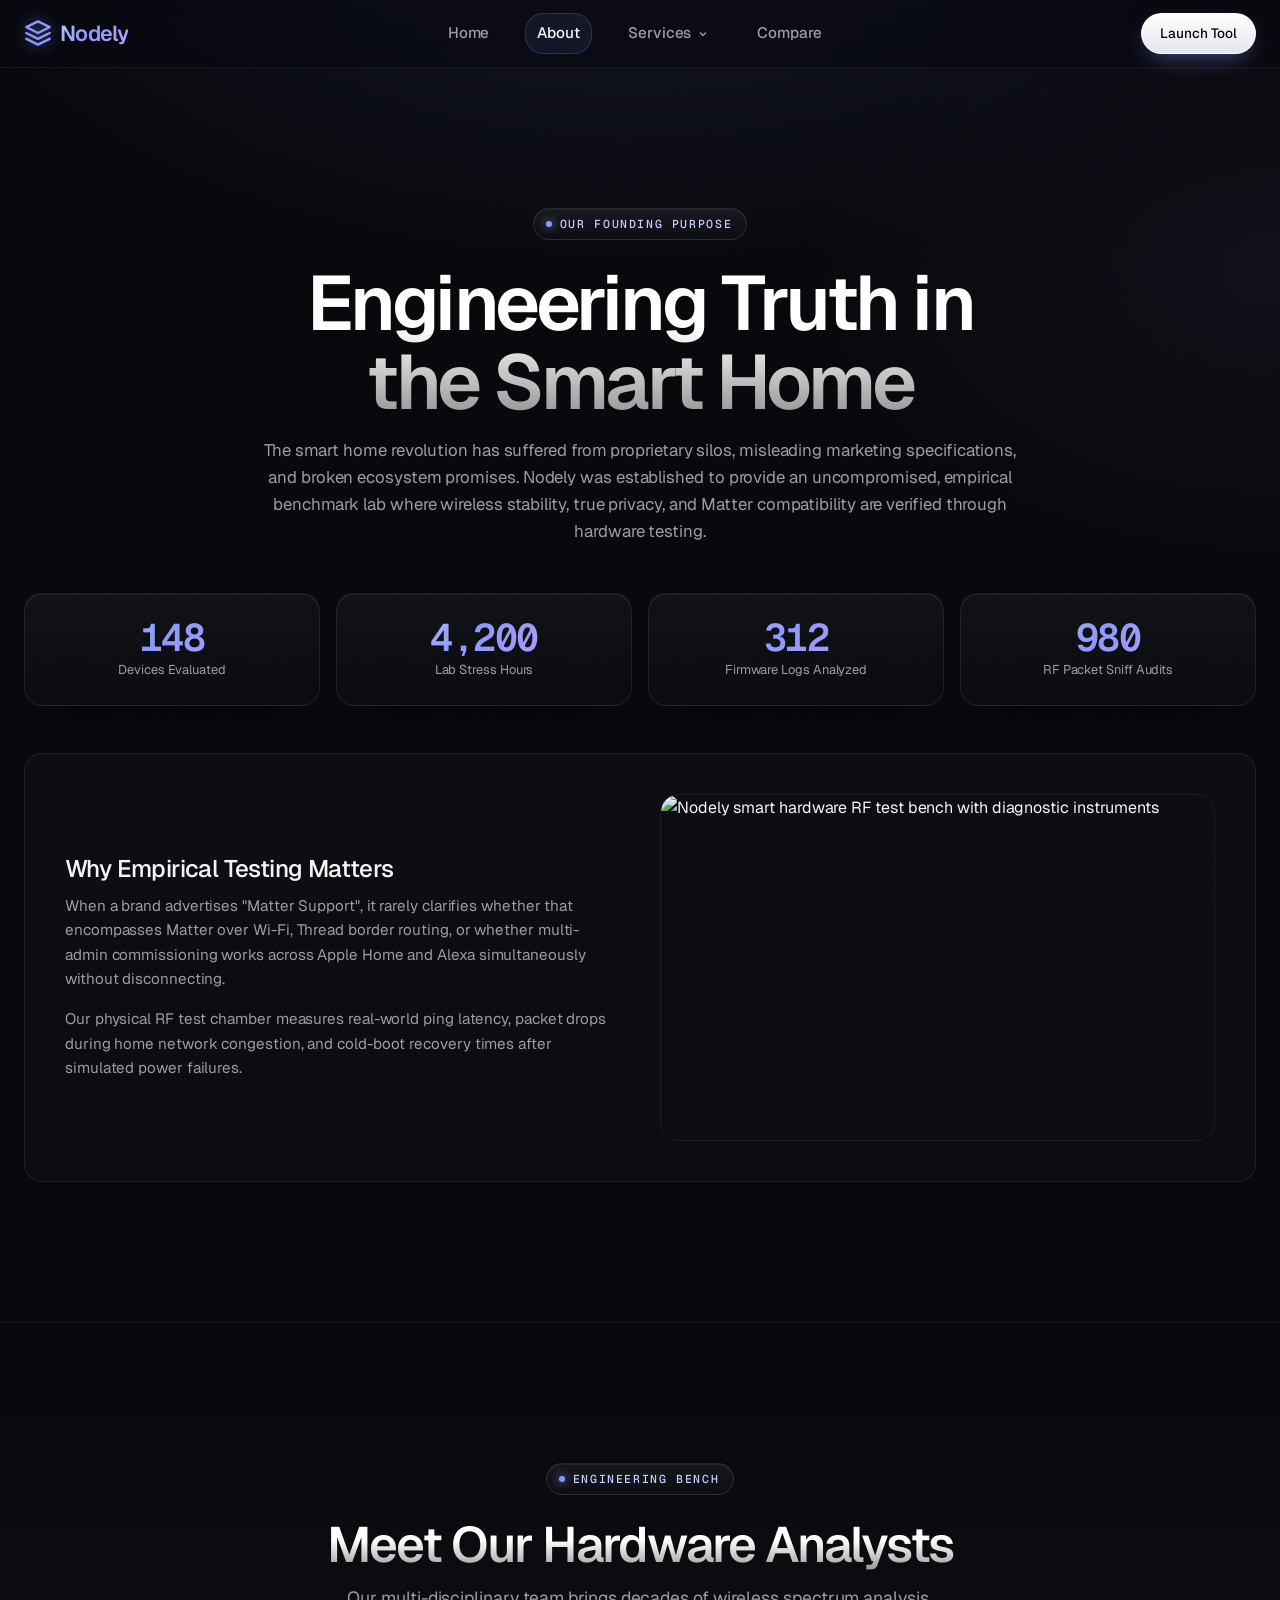
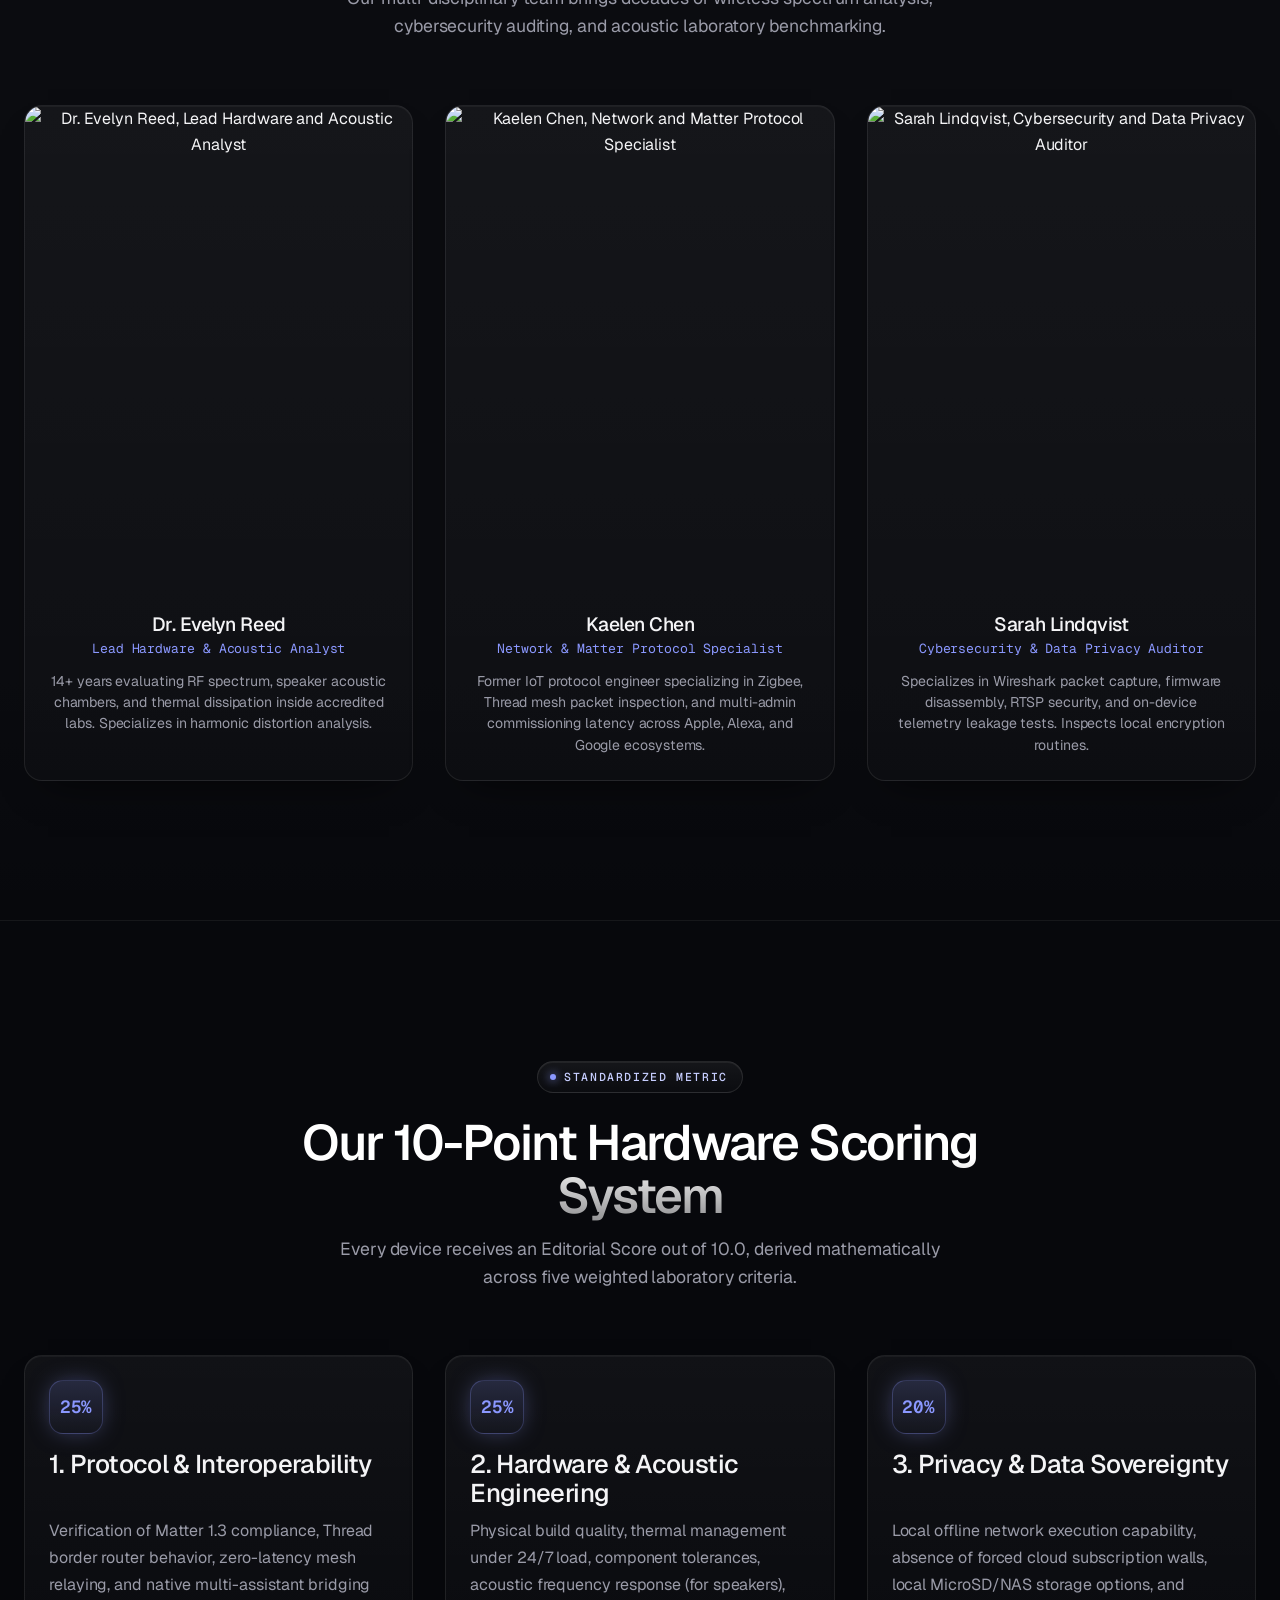
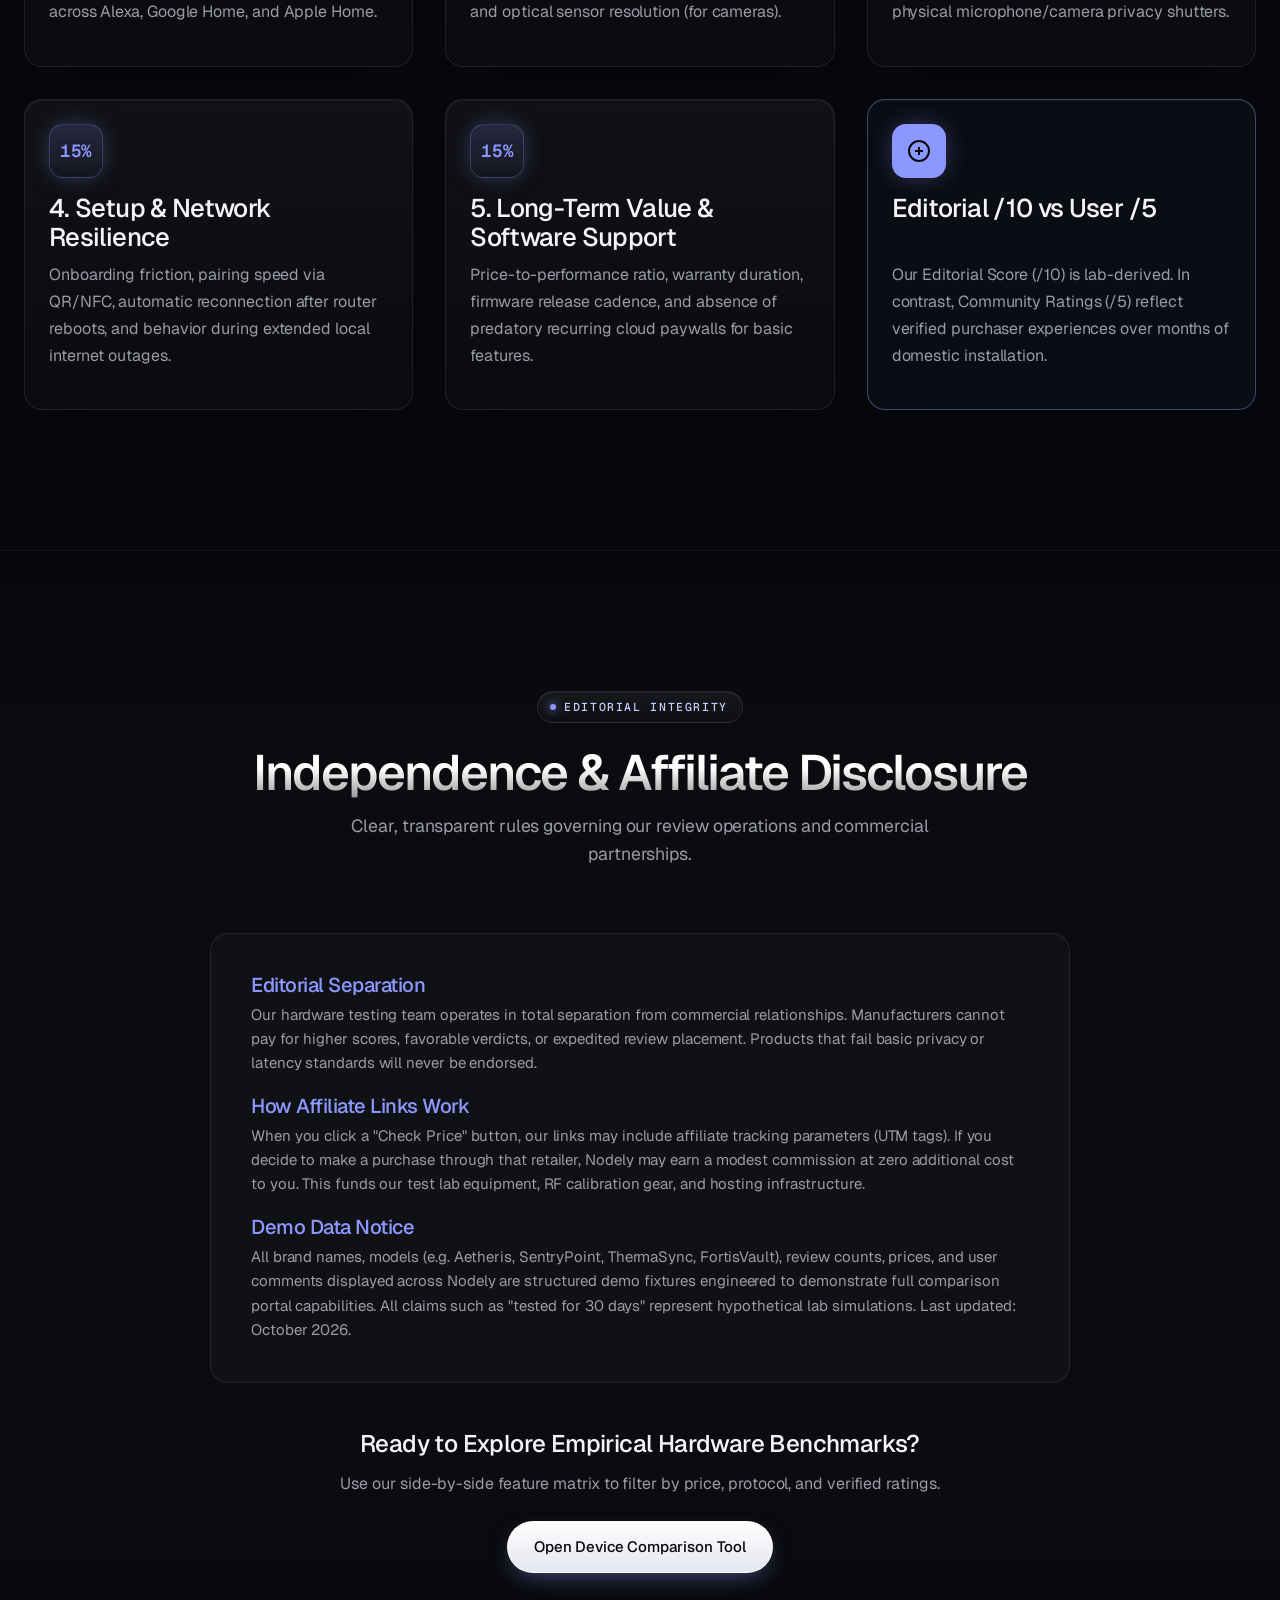
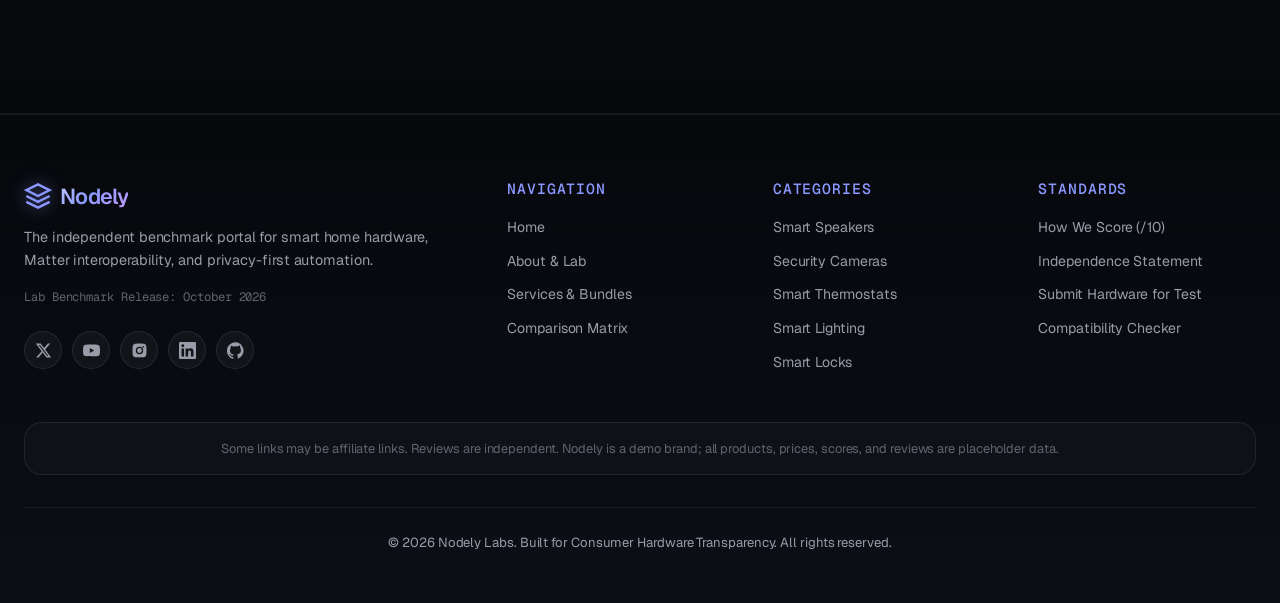
==== about.html @ 77141cbf "first commit" ====
<!DOCTYPE html>
<html lang="en">
<head>
  <meta charset="UTF-8">
  <meta name="viewport" content="width=device-width, initial-scale=1.0">
  <title>About Nodely | Testing Lab, Methodology &amp; Independence</title>
  <meta name="description" content="Discover how Nodely evaluates smart home gadgets. Learn about our RF test benches, 10-point scoring methodology, tester bios, and editorial independence.">
  <link rel="icon" type="image/svg+xml" href="assets/images/favicon.svg">
  <link rel="apple-touch-icon" href="assets/images/favicon.svg">
  <link rel="stylesheet" href="assets/css/style.css">
</head>
<body>
  <!-- Accessibility Skip Link -->
  <a href="#main-content" class="skip-link">Skip to main content</a>

  <!-- ==================== GLOBAL NAVBAR ==================== -->
  <header class="site-header">
    <div class="container header-inner">
      <a href="index.html" class="logo-brand" aria-label="Nodely Home">
        <svg class="logo-icon-svg" viewBox="0 0 24 24" fill="none" stroke="currentColor" stroke-width="2" stroke-linecap="round" stroke-linejoin="round" aria-hidden="true">
          <polygon points="12 2 2 7 12 12 22 7 12 2"></polygon>
          <polyline points="2 17 12 22 22 17"></polyline>
          <polyline points="2 12 12 17 22 12"></polyline>
        </svg>
        <span>Nodely</span>
      </a>

      <!-- Desktop Nav (>1024px) -->
      <nav class="nav-desktop" aria-label="Primary Navigation">
        <ul class="nav-list">
          <li class="nav-item">
            <a href="index.html" class="nav-link">Home</a>
          </li>
          <li class="nav-item">
            <a href="about.html" class="nav-link active" aria-current="page">About</a>
          </li>
          <li class="nav-item has-dropdown">
            <a href="services.html" class="nav-link dropdown-toggle" aria-haspopup="true" aria-expanded="false" id="services-nav-menu">
              <span>Services</span>
              <svg class="dropdown-chevron" width="12" height="12" viewBox="0 0 24 24" fill="none" stroke="currentColor" stroke-width="2.5" aria-hidden="true"><polyline points="6 9 12 15 18 9"></polyline></svg>
            </a>
            <ul class="dropdown-menu" aria-labelledby="services-nav-menu">
              <li class="dropdown-item"><a href="services.html#guides" class="dropdown-link">Buying Guides</a></li>
              <li class="dropdown-item"><a href="services.html#comparisons" class="dropdown-link">Comparisons</a></li>
              <li class="dropdown-item"><a href="services.html#setup" class="dropdown-link">Setup Help</a></li>
              <li class="dropdown-item"><a href="services.html#bundles" class="dropdown-link">Starter Bundles</a></li>
              <li class="dropdown-item"><a href="services.html#contact" class="dropdown-link">Contact</a></li>
            </ul>
          </li>
          <li class="nav-item">
            <a href="compare.html" class="nav-link">Compare</a>
          </li>
        </ul>
      </nav>

      <!-- Header Action -->
      <div class="header-actions">
        <a href="compare.html" class="btn btn-primary btn-sm">Launch Tool</a>
        <!-- Hamburger Button (<=1024px) -->
        <button type="button" class="nav-hamburger-btn" aria-label="Open mobile navigation drawer" aria-expanded="false">
          <svg width="22" height="22" viewBox="0 0 24 24" fill="none" stroke="currentColor" stroke-width="2" aria-hidden="true">
            <line x1="3" y1="12" x2="21" y2="12"></line>
            <line x1="3" y1="6" x2="21" y2="6"></line>
            <line x1="3" y1="18" x2="21" y2="18"></line>
          </svg>
        </button>
      </div>
    </div>
  </header>

  <!-- Mobile Drawer (<=1024px) -->
  <div class="drawer-backdrop" aria-hidden="true"></div>
  <aside class="mobile-drawer" aria-label="Mobile Navigation" aria-hidden="true">
    <div class="drawer-header">
      <div class="logo-brand">
        <svg class="logo-icon-svg" viewBox="0 0 24 24" fill="none" stroke="currentColor" stroke-width="2" aria-hidden="true">
          <polygon points="12 2 2 7 12 12 22 7 12 2"></polygon>
          <polyline points="2 17 12 22 22 17"></polyline>
          <polyline points="2 12 12 17 22 12"></polyline>
        </svg>
        <span>Nodely</span>
      </div>
      <button type="button" class="drawer-close-btn" aria-label="Close navigation drawer">✕</button>
    </div>

    <ul class="drawer-nav-list">
      <li><a href="index.html" class="drawer-nav-link">Home</a></li>
      <li><a href="about.html" class="drawer-nav-link active" aria-current="page">About</a></li>
      <li>
        <a href="services.html" class="drawer-nav-link drawer-accordion-toggle" aria-expanded="false">
          <span>Services</span>
          <svg width="14" height="14" viewBox="0 0 24 24" fill="none" stroke="currentColor" stroke-width="2" aria-hidden="true"><polyline points="6 9 12 15 18 9"></polyline></svg>
        </a>
        <ul class="drawer-accordion-menu">
          <li><a href="services.html#guides" class="drawer-sublink">Buying Guides</a></li>
          <li><a href="services.html#comparisons" class="drawer-sublink">Comparisons</a></li>
          <li><a href="services.html#setup" class="drawer-sublink">Setup Help</a></li>
          <li><a href="services.html#bundles" class="drawer-sublink">Starter Bundles</a></li>
          <li><a href="services.html#contact" class="drawer-sublink">Contact</a></li>
        </ul>
      </li>
      <li><a href="compare.html" class="drawer-nav-link">Compare</a></li>
    </ul>

    <div style="margin-top: auto; padding-top: 16px;">
      <a href="compare.html" class="btn btn-primary btn-block">Compare Devices</a>
    </div>
  </aside>

  <!-- ==================== MAIN CONTENT ==================== -->
  <main id="main-content" class="site-main">

    <!-- 1. STORY & MISSION SECTION -->
    <section class="page-section" aria-labelledby="story-heading">
      <div class="container">
        <div class="page-header-center">
          <span class="section-pill-tag">Our Founding Purpose</span>
          <h1 id="story-heading">Engineering Truth in the Smart Home</h1>
          <p>
            The smart home revolution has suffered from proprietary silos, misleading marketing specifications, and broken ecosystem promises. Nodely was established to provide an uncompromised, empirical benchmark lab where wireless stability, true privacy, and Matter compatibility are verified through hardware testing.
          </p>
        </div>

        <!-- Testing Metrics Row -->
        <div class="methodology-metrics-grid reveal-on-scroll">
          <div class="metric-card">
            <div class="metric-num tabular">148</div>
            <div class="metric-label">Devices Evaluated</div>
          </div>
          <div class="metric-card">
            <div class="metric-num tabular">4,200</div>
            <div class="metric-label">Lab Stress Hours</div>
          </div>
          <div class="metric-card">
            <div class="metric-num tabular">312</div>
            <div class="metric-label">Firmware Logs Analyzed</div>
          </div>
          <div class="metric-card">
            <div class="metric-num tabular">980</div>
            <div class="metric-label">RF Packet Sniff Audits</div>
          </div>
        </div>

        <div style="background: var(--color-secondary); border: 1px solid var(--border-card); border-radius: var(--radius); padding: 40px; display: grid; grid-template-columns: 1fr 1fr; gap: 40px; align-items: center;" class="reveal-on-scroll">
          <div>
            <h3 style="font-size: 1.5rem; margin-bottom: 12px;">Why Empirical Testing Matters</h3>
            <p style="font-size: 0.95rem; line-height: 1.6; color: var(--text-muted);">
              When a brand advertises "Matter Support", it rarely clarifies whether that encompasses Matter over Wi-Fi, Thread border routing, or whether multi-admin commissioning works across Apple Home and Alexa simultaneously without disconnecting.
            </p>
            <p style="font-size: 0.95rem; line-height: 1.6; color: var(--text-muted); margin: 0;">
              Our physical RF test chamber measures real-world ping latency, packet drops during home network congestion, and cold-boot recovery times after simulated power failures.
            </p>
          </div>
          <div>
            <img src="https://images.unsplash.com/photo-1581092160607-ee22621dd758?auto=format&fit=crop&w=800&q=80" alt="Nodely smart hardware RF test bench with diagnostic instruments" style="border-radius: var(--radius); border: 1px solid var(--border-subtle); width: 100%; aspect-ratio: 16/10; object-fit: cover;">
          </div>
        </div>
      </div>
    </section>

    <!-- 2. LAB & TESTERS TEAM SECTION (Author/Tester bylines, placeholder bios) -->
    <section class="page-section page-section-alt" aria-labelledby="team-heading">
      <div class="container">
        <header class="section-header reveal-on-scroll">
          <span class="section-pill-tag">Engineering Bench</span>
          <h2 id="team-heading">Meet Our Hardware Analysts</h2>
          <p class="section-subtext">Our multi-disciplinary team brings decades of wireless spectrum analysis, cybersecurity auditing, and acoustic laboratory benchmarking.</p>
        </header>

        <div class="team-grid reveal-on-scroll">
          <!-- Tester 1 -->
          <div class="team-card">
            <img src="https://images.unsplash.com/photo-1534528741775-53994a69daeb?auto=format&fit=crop&w=600&q=80" alt="Dr. Evelyn Reed, Lead Hardware and Acoustic Analyst" class="team-img" loading="lazy">
            <div class="team-body">
              <h3 class="team-name">Dr. Evelyn Reed</h3>
              <span class="team-role">Lead Hardware &amp; Acoustic Analyst</span>
              <p class="team-bio">14+ years evaluating RF spectrum, speaker acoustic chambers, and thermal dissipation inside accredited labs. Specializes in harmonic distortion analysis.</p>
            </div>
          </div>

          <!-- Tester 2 -->
          <div class="team-card">
            <img src="https://images.unsplash.com/photo-1507003211169-0a1dd7228f2d?auto=format&fit=max&w=900&q=80" alt="Kaelen Chen, Network and Matter Protocol Specialist" class="team-img" loading="lazy">
            <div class="team-body">
              <h3 class="team-name">Kaelen Chen</h3>
              <span class="team-role">Network &amp; Matter Protocol Specialist</span>
              <p class="team-bio">Former IoT protocol engineer specializing in Zigbee, Thread mesh packet inspection, and multi-admin commissioning latency across Apple, Alexa, and Google ecosystems.</p>
            </div>
          </div>

          <!-- Tester 3 -->
          <div class="team-card">
            <img src="https://images.unsplash.com/photo-1573496359142-b8d87734a5a2?auto=format&fit=crop&w=600&q=80" alt="Sarah Lindqvist, Cybersecurity and Data Privacy Auditor" class="team-img" loading="lazy">
            <div class="team-body">
              <h3 class="team-name">Sarah Lindqvist</h3>
              <span class="team-role">Cybersecurity &amp; Data Privacy Auditor</span>
              <p class="team-bio">Specializes in Wireshark packet capture, firmware disassembly, RTSP security, and on-device telemetry leakage tests. Inspects local encryption routines.</p>
            </div>
          </div>
        </div>
      </div>
    </section>

    <!-- 3. SCORING METHODOLOGY SECTION (Step 8.2: Anchor #methodology, /10 scale) -->
    <section id="methodology" class="page-section" aria-labelledby="method-heading">
      <div class="container">
        <header class="section-header reveal-on-scroll">
          <span class="section-pill-tag">Standardized Metric</span>
          <h2 id="method-heading">Our 10-Point Hardware Scoring System</h2>
          <p class="section-subtext">Every device receives an Editorial Score out of 10.0, derived mathematically across five weighted laboratory criteria.</p>
        </header>

        <div class="card-grid-3 reveal-on-scroll">
          <div class="value-card">
            <div class="category-icon-circle">
              <span style="font-family: var(--font-mono); font-weight: 600; font-size: 1.1rem;">25%</span>
            </div>
            <h3>1. Protocol &amp; Interoperability</h3>
            <p>Verification of Matter 1.3 compliance, Thread border router behavior, zero-latency mesh relaying, and native multi-assistant bridging across Alexa, Google Home, and Apple Home.</p>
          </div>

          <div class="value-card">
            <div class="category-icon-circle">
              <span style="font-family: var(--font-mono); font-weight: 600; font-size: 1.1rem;">25%</span>
            </div>
            <h3>2. Hardware &amp; Acoustic Engineering</h3>
            <p>Physical build quality, thermal management under 24/7 load, component tolerances, acoustic frequency response (for speakers), and optical sensor resolution (for cameras).</p>
          </div>

          <div class="value-card">
            <div class="category-icon-circle">
              <span style="font-family: var(--font-mono); font-weight: 600; font-size: 1.1rem;">20%</span>
            </div>
            <h3>3. Privacy &amp; Data Sovereignty</h3>
            <p>Local offline network execution capability, absence of forced cloud subscription walls, local MicroSD/NAS storage options, and physical microphone/camera privacy shutters.</p>
          </div>

          <div class="value-card">
            <div class="category-icon-circle">
              <span style="font-family: var(--font-mono); font-weight: 600; font-size: 1.1rem;">15%</span>
            </div>
            <h3>4. Setup &amp; Network Resilience</h3>
            <p>Onboarding friction, pairing speed via QR/NFC, automatic reconnection after router reboots, and behavior during extended local internet outages.</p>
          </div>

          <div class="value-card">
            <div class="category-icon-circle">
              <span style="font-family: var(--font-mono); font-weight: 600; font-size: 1.1rem;">15%</span>
            </div>
            <h3>5. Long-Term Value &amp; Software Support</h3>
            <p>Price-to-performance ratio, warranty duration, firmware release cadence, and absence of predatory recurring cloud paywalls for basic features.</p>
          </div>

          <div class="value-card" style="border-color: rgba(139, 152, 255, 0.4); background: rgba(139, 152, 255, 0.04);">
            <div class="category-icon-circle" style="background: var(--color-accent); color: var(--color-primary);">
              <svg width="24" height="24" viewBox="0 0 24 24" fill="none" stroke="currentColor" stroke-width="2" aria-hidden="true"><circle cx="12" cy="12" r="10"></circle><path d="M12 8v8M8 12h8"></path></svg>
            </div>
            <h3>Editorial /10 vs User /5</h3>
            <p>Our Editorial Score (/10) is lab-derived. In contrast, Community Ratings (/5) reflect verified purchaser experiences over months of domestic installation.</p>
          </div>
        </div>
      </div>
    </section>

    <!-- 4. INDEPENDENCE STATEMENT & AFFILIATE DISCLOSURE SECTION -->
    <section id="independence" class="page-section page-section-alt" aria-labelledby="indep-heading">
      <div class="container">
        <header class="section-header reveal-on-scroll">
          <span class="section-pill-tag">Editorial Integrity</span>
          <h2 id="indep-heading">Independence &amp; Affiliate Disclosure</h2>
          <p class="section-subtext">Clear, transparent rules governing our review operations and commercial partnerships.</p>
        </header>

        <div style="background: var(--color-secondary); border: 1px solid var(--border-card); border-radius: var(--radius); padding: 40px; max-width: 860px; margin: 0 auto;" class="reveal-on-scroll">
          <div style="display: flex; flex-direction: column; gap: 20px;">
            <div>
              <h3 style="font-size: 1.25rem; color: var(--color-accent); margin-bottom: 6px;">Editorial Separation</h3>
              <p style="font-size: 0.94rem; line-height: 1.6; color: var(--text-muted); margin: 0;">
                Our hardware testing team operates in total separation from commercial relationships. Manufacturers cannot pay for higher scores, favorable verdicts, or expedited review placement. Products that fail basic privacy or latency standards will never be endorsed.
              </p>
            </div>

            <div>
              <h3 style="font-size: 1.25rem; color: var(--color-accent); margin-bottom: 6px;">How Affiliate Links Work</h3>
              <p style="font-size: 0.94rem; line-height: 1.6; color: var(--text-muted); margin: 0;">
                When you click a "Check Price" button, our links may include affiliate tracking parameters (UTM tags). If you decide to make a purchase through that retailer, Nodely may earn a modest commission at zero additional cost to you. This funds our test lab equipment, RF calibration gear, and hosting infrastructure.
              </p>
            </div>

            <div>
              <h3 style="font-size: 1.25rem; color: var(--color-accent); margin-bottom: 6px;">Demo Data Notice</h3>
              <p style="font-size: 0.94rem; line-height: 1.6; color: var(--text-muted); margin: 0;">
                All brand names, models (e.g. Aetheris, SentryPoint, ThermaSync, FortisVault), review counts, prices, and user comments displayed across Nodely are structured demo fixtures engineered to demonstrate full comparison portal capabilities. All claims such as "tested for 30 days" represent hypothetical lab simulations. Last updated: October 2026.
              </p>
            </div>
          </div>
        </div>

        <!-- CTA Row -->
        <div style="text-align: center; margin-top: 48px;" class="reveal-on-scroll">
          <h3 style="font-size: 1.5rem; margin-bottom: 12px;">Ready to Explore Empirical Hardware Benchmarks?</h3>
          <p style="margin-bottom: 24px;">Use our side-by-side feature matrix to filter by price, protocol, and verified ratings.</p>
          <a href="compare.html" class="btn btn-primary">Open Device Comparison Tool</a>
        </div>
      </div>
    </section>

  </main>

  <!-- ==================== GLOBAL FOOTER ==================== -->
  <footer class="site-footer">
    <div class="container">
      <div class="footer-grid">
        <div class="footer-brand-col">
          <div class="logo-brand">
            <svg class="logo-icon-svg" viewBox="0 0 24 24" fill="none" stroke="currentColor" stroke-width="2" aria-hidden="true">
              <polygon points="12 2 2 7 12 12 22 7 12 2"></polygon>
              <polyline points="2 17 12 22 22 17"></polyline>
              <polyline points="2 12 12 17 22 12"></polyline>
            </svg>
            <span>Nodely</span>
          </div>
          <p class="footer-desc">
            The independent benchmark portal for smart home hardware, Matter interoperability, and privacy-first automation.
          </p>
          <div class="verified-timestamp">
            <span>Lab Benchmark Release: October 2026</span>
          </div>
          <div class="footer-social" aria-label="Nodely on social media">
            <a href="#" class="social-link" aria-label="Nodely on X" rel="noopener"><svg viewBox="0 0 24 24" width="17" height="17" fill="currentColor" aria-hidden="true"><path d="M18.244 2.25h3.308l-7.227 8.26 8.502 11.24H16.17l-5.214-6.817L4.99 21.75H1.68l7.73-8.835L1.254 2.25H8.08l4.713 6.231zm-1.161 17.52h1.833L7.084 4.126H5.117z"/></svg></a>
            <a href="#" class="social-link" aria-label="Nodely on YouTube" rel="noopener"><svg viewBox="0 0 24 24" width="17" height="17" fill="currentColor" aria-hidden="true"><path d="M23.5 6.2a3 3 0 0 0-2.1-2.1C19.5 3.6 12 3.6 12 3.6s-7.5 0-9.4.5A3 3 0 0 0 .5 6.2 31.3 31.3 0 0 0 0 12a31.3 31.3 0 0 0 .5 5.8 3 3 0 0 0 2.1 2.1c1.9.5 9.4.5 9.4.5s7.5 0 9.4-.5a3 3 0 0 0 2.1-2.1A31.3 31.3 0 0 0 24 12a31.3 31.3 0 0 0-.5-5.8zM9.6 15.6V8.4l6.3 3.6z"/></svg></a>
            <a href="#" class="social-link" aria-label="Nodely on Instagram" rel="noopener"><svg viewBox="0 0 24 24" width="17" height="17" fill="currentColor" aria-hidden="true"><path d="M12 2.2c3.2 0 3.6 0 4.8.1 1.2.1 1.8.2 2.2.4.6.2 1 .5 1.4.9.4.4.7.8.9 1.4.2.4.4 1.1.4 2.2.1 1.3.1 1.6.1 4.8s0 3.6-.1 4.8c-.1 1.2-.2 1.8-.4 2.2-.2.6-.5 1-.9 1.4-.4.4-.8.7-1.4.9-.4.2-1.1.4-2.2.4-1.3.1-1.6.1-4.8.1s-3.6 0-4.8-.1c-1.2-.1-1.8-.2-2.2-.4-.6-.2-1-.5-1.4-.9-.4-.4-.7-.8-.9-1.4-.2-.4-.4-1.1-.4-2.2C2.2 15.6 2.2 15.2 2.2 12s0-3.6.1-4.8c.1-1.2.2-1.8.4-2.2.2-.6.5-1 .9-1.4.4-.4.8-.7 1.4-.9.4-.2 1.1-.4 2.2-.4C8.4 2.2 8.8 2.2 12 2.2zm0 4.6a5.2 5.2 0 1 0 0 10.4 5.2 5.2 0 0 0 0-10.4zm0 8.6a3.4 3.4 0 1 1 0-6.8 3.4 3.4 0 0 1 0 6.8zm5.4-9.9a1.2 1.2 0 1 0 0 2.4 1.2 1.2 0 0 0 0-2.4z"/></svg></a>
            <a href="#" class="social-link" aria-label="Nodely on LinkedIn" rel="noopener"><svg viewBox="0 0 24 24" width="17" height="17" fill="currentColor" aria-hidden="true"><path d="M20.45 20.45h-3.55v-5.57c0-1.33-.03-3.04-1.85-3.04-1.86 0-2.14 1.45-2.14 2.94v5.67H9.35V9h3.41v1.56h.05c.48-.9 1.64-1.85 3.37-1.85 3.6 0 4.27 2.37 4.27 5.46v6.28zM5.34 7.43a2.06 2.06 0 1 1 0-4.12 2.06 2.06 0 0 1 0 4.12zM7.12 20.45H3.56V9h3.56zM22.22 0H1.77C.79 0 0 .77 0 1.73v20.54C0 23.23.79 24 1.77 24h20.45c.98 0 1.78-.77 1.78-1.73V1.73C24 .77 23.2 0 22.22 0z"/></svg></a>
            <a href="#" class="social-link" aria-label="Nodely on GitHub" rel="noopener"><svg viewBox="0 0 24 24" width="17" height="17" fill="currentColor" aria-hidden="true"><path d="M12 .3a12 12 0 0 0-3.8 23.4c.6.1.8-.3.8-.6v-2c-3.3.7-4-1.6-4-1.6-.6-1.4-1.4-1.8-1.4-1.8-1-.7.1-.7.1-.7 1.2.1 1.8 1.2 1.8 1.2 1 1.8 2.8 1.3 3.5 1 .1-.8.4-1.3.7-1.6-2.7-.3-5.5-1.3-5.5-6 0-1.2.5-2.3 1.3-3.1-.2-.4-.6-1.6 0-3.2 0 0 1-.3 3.4 1.2a11.5 11.5 0 0 1 6 0C17.3 4.6 18.3 5 18.3 5c.7 1.6.2 2.8.1 3.2.8.8 1.3 1.9 1.3 3.2 0 4.6-2.8 5.6-5.5 5.9.5.4.9 1.1.9 2.2v3.3c0 .3.2.7.8.6A12 12 0 0 0 12 .3"/></svg></a>
          </div>
        </div>

        <div>
          <h4 class="footer-heading">Navigation</h4>
          <ul class="footer-links-list">
            <li><a href="index.html">Home</a></li>
            <li><a href="about.html">About &amp; Lab</a></li>
            <li><a href="services.html">Services &amp; Bundles</a></li>
            <li><a href="compare.html">Comparison Matrix</a></li>
          </ul>
        </div>

        <div>
          <h4 class="footer-heading">Categories</h4>
          <ul class="footer-links-list">
            <li><a href="compare.html?category=speakers">Smart Speakers</a></li>
            <li><a href="compare.html?category=cameras">Security Cameras</a></li>
            <li><a href="compare.html?category=thermostats">Smart Thermostats</a></li>
            <li><a href="compare.html?category=lighting">Smart Lighting</a></li>
            <li><a href="compare.html?category=locks">Smart Locks</a></li>
          </ul>
        </div>

        <div>
          <h4 class="footer-heading">Standards</h4>
          <ul class="footer-links-list">
            <li><a href="about.html#methodology">How We Score (/10)</a></li>
            <li><a href="about.html#independence">Independence Statement</a></li>
            <li><a href="services.html#contact">Submit Hardware for Test</a></li>
            <li><a href="compare.html#checker">Compatibility Checker</a></li>
          </ul>
        </div>
      </div>

      <!-- Mandatory Disclosure Line (Step 9) -->
      <div class="footer-disclosure-box">
        <p class="footer-disclosure-text">
          Some links may be affiliate links. Reviews are independent. Nodely is a demo brand; all products, prices, scores, and reviews are placeholder data.
        </p>
      </div>

      <div class="footer-bottom">
        <p>&copy; 2026 Nodely Labs. Built for Consumer Hardware Transparency. All rights reserved.</p>
      </div>
    </div>
  </footer>

  <!-- Scripts -->
  <script src="assets/js/data.js"></script>
  <script src="assets/js/affiliate.js"></script>
  <script src="assets/js/main.js"></script>
</body>
</html>
---- assets/css/style.css ----
/* ==========================================================================
   NODELY — SMART HOME GADGETS COMPARISON & REVIEW GUIDE
   Master Design System & Stylesheet
   Aesthetic: Minimalist-Tech / Soft-Dark with Cool Cyber Cyan Accent
   ========================================================================== */

@import url('https://fonts.googleapis.com/css2?family=Geist:wght@300..700&family=Geist+Mono:wght@400;500&family=Instrument+Serif:ital@0;1&display=swap');

/* --- 1. DESIGN TOKENS (CSS VARIABLES) --- */
:root {
  /* Color Palette (Max 3 Primary/Secondary/Accent Core) */
  --color-primary: #090D16;          /* Deep Obsidian Void */
  --color-primary-elevated: #0E1524; /* Surface Background */
  --color-secondary: #141C2E;        /* Card & Module Container */
  --color-secondary-hover: #1A263E;  /* Interactive Surface */
  --color-accent: #8B98FF;           /* Cool Cyber Cyan */
  --color-accent-hover: #A9B3FF;     /* Lighter Cyan */
  --color-accent-glow: rgba(139, 152, 255, 0.16);
  --color-accent-subtle: rgba(139, 152, 255, 0.08);

  /* Status Colors */
  --color-success: #10B981;
  --color-warning: #F59E0B;
  --color-danger: #EF4444;
  --color-info: #38BDF8;

  /* Typography Colors */
  --text-main: #F1F5F9;             /* Crisp Slate White */
  --text-muted: #94A3B8;            /* Calibrated Slate Grey */
  --text-subtle: #64748B;           /* Darker Neutral */

  /* Borders & Structure */
  --border-subtle: rgba(255, 255, 255, 0.08);
  --border-card: #1F2E4D;
  --border-focus: #8B98FF;

  /* Typography Families */
  --font-display: 'Space Grotesk', -apple-system, BlinkMacSystemFont, sans-serif;
  --font-body: 'Plus Jakarta Sans', -apple-system, BlinkMacSystemFont, sans-serif;
  --font-mono: 'JetBrains Mono', monospace;

  /* Weights (Strict Cap: H1<=580, H2<=540, H3<=520, Body 400-430) */
  --weight-h1: 560;
  --weight-h2: 530;
  --weight-h3: 500;
  --weight-body: 420;
  --weight-medium: 500;

  /* Unified Base Spacing */
  --space-2xs: 4px;
  --space-xs: 8px;
  --space-sm: 12px;
  --space-md: 16px;
  --space-lg: 24px;
  --space-xl: 32px;
  --space-2xl: 48px;
  --space-3xl: 64px;
  --space-4xl: 96px;

  /* One Global Radius (Step 2) */
  --radius: 12px;
  --radius-pill: 9999px;

  /* One Global Shadow Style (Step 2) */
  --shadow: 0 10px 30px -5px rgba(0, 0, 0, 0.5), 0 0 0 1px rgba(255, 255, 255, 0.06);
  --shadow-hover: 0 16px 38px -4px rgba(0, 0, 0, 0.65), 0 0 0 1px rgba(139, 152, 255, 0.35);

  /* Layout */
  --max-width: 1280px;
  --navbar-height: 74px;
  --transition: all 0.25s cubic-bezier(0.16, 1, 0.3, 1);
}

/* --- 2. GLOBAL RESET & BASE RULES --- */
*, *::before, *::after {
  box-sizing: border-box;
  margin: 0;
  padding: 0;
}

html {
  font-size: 16px;
  scroll-behavior: smooth;
  background-color: var(--color-primary);
  color: var(--text-main);
  text-rendering: optimizeLegibility;
  -webkit-font-smoothing: antialiased;
}

body {
  font-family: var(--font-body);
  font-weight: var(--weight-body);
  line-height: 1.6;
  color: var(--text-main);
  background-color: var(--color-primary);
  min-height: 100vh;
  display: flex;
  flex-direction: column;
  overflow-x: hidden;
}

body.drawer-open, body.modal-open {
  overflow: hidden;
}

a {
  color: var(--color-accent);
  text-decoration: none;
  transition: var(--transition);
}

a:hover {
  color: var(--color-accent-hover);
}

img {
  max-width: 100%;
  height: auto;
  display: block;
}

button, input, select, textarea {
  font-family: inherit;
  font-size: inherit;
  color: inherit;
}

/* Accessibility: Skip to Content */
.skip-link {
  position: absolute;
  top: -60px;
  left: 20px;
  background: var(--color-accent);
  color: var(--color-primary);
  padding: 10px 18px;
  font-weight: 600;
  border-radius: var(--radius);
  z-index: 9999;
  transition: top 0.2s ease;
}

.skip-link:focus {
  top: 15px;
}

/* Tabular Numerals for specs, prices, telemetry (Step 7) */
.tabular, .spec-highlight, .device-price-block, .score-val, .dist-count, .rating-large-number {
  font-family: var(--font-mono);
  font-variant-numeric: tabular-nums;
  letter-spacing: -0.02em;
}

/* Focus styles */
:focus-visible {
  outline: 2px solid var(--color-accent);
  outline-offset: 3px;
}

/* --- 3. TYPOGRAPHY SYSTEM (Step 7) --- */
h1, h2, h3, h4, h5, h6 {
  font-family: var(--font-display);
  color: var(--text-main);
  line-height: 1.15;
  letter-spacing: -0.03em;
}

h1 {
  font-size: clamp(2.2rem, 4.5vw, 3.6rem);
  font-weight: var(--weight-h1);
  margin-bottom: var(--space-md);
}

h2 {
  font-size: clamp(1.8rem, 3vw, 2.5rem);
  font-weight: var(--weight-h2);
  margin-bottom: var(--space-sm);
}

h3 {
  font-size: clamp(1.3rem, 2vw, 1.7rem);
  font-weight: var(--weight-h3);
  margin-bottom: var(--space-xs);
}

h4 {
  font-size: 1.15rem;
  font-weight: var(--weight-h3);
  line-height: 1.3;
}

p {
  margin-bottom: var(--space-md);
  color: var(--text-muted);
}

/* Step 3: ALL section headings + subtext -> text-align: center */
.section-header, .section-heading-wrap, .page-header-center {
  text-align: center;
  margin-bottom: var(--space-2xl);
  max-width: 780px;
  margin-left: auto;
  margin-right: auto;
}

.section-header h2, .section-header h1, .page-header-center h1 {
  text-align: center;
}

.section-subtext, .section-header p, .page-header-center p {
  text-align: center;
  font-size: 1.05rem;
  color: var(--text-muted);
  line-height: 1.6;
  margin: 0 auto;
}

.section-pill-tag {
  display: inline-block;
  padding: 4px 12px;
  border-radius: var(--radius-pill);
  font-size: 0.78rem;
  font-family: var(--font-mono);
  font-weight: 500;
  text-transform: uppercase;
  letter-spacing: 0.08em;
  background: var(--color-accent-subtle);
  color: var(--color-accent);
  border: 1px solid rgba(139, 152, 255, 0.25);
  margin-bottom: var(--space-sm);
}

/* --- 4. LAYOUT CONTAINERS & SECTIONS --- */
.container {
  width: 100%;
  max-width: var(--max-width);
  margin: 0 auto;
  padding: 0 var(--space-lg);
}

.site-main {
  flex: 1;
}

/* Step 3: Same section padding tokens on every page */
.page-section {
  padding: var(--space-4xl) 0;
  position: relative;
}

.page-section-alt {
  background-color: var(--color-primary-elevated);
}

/* --- 5. BUTTONS (Step 3: Uniform padding, radius, weight) --- */
.btn {
  display: inline-flex;
  align-items: center;
  justify-content: center;
  gap: var(--space-xs);
  padding: 12px 24px;
  border-radius: var(--radius);
  font-weight: var(--weight-medium);
  font-size: 0.94rem;
  border: 1px solid transparent;
  cursor: pointer;
  transition: var(--transition);
  text-align: center;
  white-space: nowrap;
  box-shadow: var(--shadow);
}

.btn:active {
  transform: scale(0.98);
}

.btn-primary {
  background: var(--color-accent);
  color: #060A12;
  font-weight: 600;
  border-color: var(--color-accent);
}

.btn-primary:hover {
  background: var(--color-accent-hover);
  color: #04070D;
  box-shadow: 0 0 20px rgba(139, 152, 255, 0.45);
}

.btn-secondary {
  background: var(--color-secondary);
  color: var(--text-main);
  border-color: var(--border-card);
}

.btn-secondary:hover {
  background: var(--color-secondary-hover);
  border-color: var(--color-accent);
  color: var(--color-accent);
}

.btn-sm {
  padding: 8px 16px;
  font-size: 0.85rem;
}

.btn-block {
  width: 100%;
}

/* --- 6. NAVBAR (Step 4: >1024px Full Nav, <=1024px Drawer) --- */
.site-header {
  position: sticky;
  top: 0;
  z-index: 1000;
  background-color: rgba(9, 13, 22, 0.88);
  backdrop-filter: blur(14px);
  -webkit-backdrop-filter: blur(14px);
  border-bottom: 1px solid var(--border-subtle);
  height: var(--navbar-height);
  display: flex;
  align-items: center;
}

.header-inner {
  display: flex;
  align-items: center;
  justify-content: space-between;
  width: 100%;
}

.logo-brand {
  display: flex;
  align-items: center;
  gap: var(--space-xs);
  font-family: var(--font-display);
  font-size: 1.35rem;
  font-weight: var(--weight-h1);
  color: var(--text-main);
  text-decoration: none;
}

.logo-icon-svg {
  width: 28px;
  height: 28px;
  color: var(--color-accent);
}

.nav-desktop {
  display: flex;
  align-items: center;
  gap: var(--space-xl);
}

.nav-list {
  display: flex;
  list-style: none;
  align-items: center;
  gap: var(--space-lg);
}

.nav-item {
  position: relative;
}

.nav-link {
  color: var(--text-muted);
  font-weight: var(--weight-medium);
  font-size: 0.95rem;
  padding: 8px 12px;
  border-radius: var(--radius);
  display: inline-flex;
  align-items: center;
  gap: 6px;
}

.nav-link:hover, .nav-link:focus {
  color: var(--text-main);
  background: var(--color-accent-subtle);
}

.nav-link.active {
  color: var(--color-accent);
  background: var(--color-accent-subtle);
  box-shadow: inset 0 0 0 1px rgba(139, 152, 255, 0.2);
}

/* Dropdown Menu Desktop */
.dropdown-chevron {
  transition: transform 0.2s ease;
}

.has-dropdown:hover .dropdown-chevron,
.has-dropdown:focus-within .dropdown-chevron {
  transform: rotate(180deg);
}

.dropdown-menu {
  position: absolute;
  top: 100%;
  left: 0;
  min-width: 240px;
  background: var(--color-secondary);
  border: 1px solid var(--border-card);
  border-radius: var(--radius);
  box-shadow: var(--shadow);
  padding: var(--space-xs);
  list-style: none;
  opacity: 0;
  visibility: hidden;
  transform: translateY(8px);
  transition: var(--transition);
  pointer-events: none;
}

.has-dropdown:hover .dropdown-menu,
.has-dropdown:focus-within .dropdown-menu,
.dropdown-menu.is-visible {
  opacity: 1;
  visibility: visible;
  transform: translateY(0);
  pointer-events: auto;
}

.dropdown-item {
  margin-bottom: 2px;
}

.dropdown-link {
  display: flex;
  align-items: center;
  padding: 8px 14px;
  color: var(--text-muted);
  font-size: 0.88rem;
  border-radius: var(--radius);
  transition: var(--transition);
}

.dropdown-link:hover, .dropdown-link:focus {
  color: var(--color-accent);
  background: var(--color-primary);
}

/* Nav Actions Right */
.header-actions {
  display: flex;
  align-items: center;
  gap: var(--space-sm);
}

.nav-hamburger-btn {
  display: none;
  background: transparent;
  border: 1px solid var(--border-card);
  color: var(--text-main);
  padding: 8px;
  border-radius: var(--radius);
  cursor: pointer;
  align-items: center;
  justify-content: center;
}

/* Mobile Slide-Drawer (<= 1024px) */
.drawer-backdrop {
  position: fixed;
  inset: 0;
  background: rgba(0, 0, 0, 0.7);
  backdrop-filter: blur(4px);
  z-index: 1050;
  opacity: 0;
  visibility: hidden;
  transition: opacity 0.3s ease;
}

.drawer-backdrop.is-visible {
  opacity: 1;
  visibility: visible;
}

.mobile-drawer {
  position: fixed;
  top: 0;
  right: 0;
  bottom: 0;
  width: 320px;
  max-width: 100%;
  background: var(--color-primary-elevated);
  border-left: 1px solid var(--border-card);
  z-index: 1060;
  transform: translateX(100%);
  transition: transform 0.35s cubic-bezier(0.16, 1, 0.3, 1);
  display: flex;
  flex-direction: column;
  padding: var(--space-lg);
  overflow-y: auto;
}

.mobile-drawer.is-open {
  transform: translateX(0);
}

.drawer-header {
  display: flex;
  align-items: center;
  justify-content: space-between;
  margin-bottom: var(--space-xl);
  padding-bottom: var(--space-sm);
  border-bottom: 1px solid var(--border-subtle);
}

.drawer-close-btn {
  background: transparent;
  border: 1px solid var(--border-card);
  color: var(--text-muted);
  width: 40px;
  height: 40px;
  border-radius: var(--radius);
  display: flex;
  align-items: center;
  justify-content: center;
  cursor: pointer;
}

.drawer-close-btn:hover {
  color: var(--color-accent);
  border-color: var(--color-accent);
}

.drawer-nav-list {
  list-style: none;
  display: flex;
  flex-direction: column;
  gap: var(--space-xs);
  flex: 1;
}

.drawer-nav-link {
  display: flex;
  align-items: center;
  justify-content: space-between;
  min-height: 44px; /* Step 4: 44px min link height */
  padding: 8px 12px;
  color: var(--text-main);
  border-radius: var(--radius);
  font-size: 1.05rem;
}

.drawer-nav-link.active {
  background: var(--color-accent-subtle);
  color: var(--color-accent);
}

.drawer-accordion-menu {
  list-style: none;
  padding-left: var(--space-md);
  margin-top: 4px;
  display: none;
  flex-direction: column;
  gap: 4px;
}

.drawer-accordion-menu.is-open {
  display: flex;
}

.drawer-sublink {
  display: flex;
  align-items: center;
  min-height: 44px;
  padding: 6px 10px;
  font-size: 0.92rem;
  color: var(--text-muted);
}

.drawer-sublink:hover {
  color: var(--color-accent);
}

/* --- 7. HERO SECTION WITH CANVAS & ANIMATION (Step 10) --- */
.hero-section {
  position: relative;
  padding: var(--space-4xl) 0 calc(var(--space-4xl) + 20px);
  overflow: hidden;
  border-bottom: 1px solid var(--border-subtle);
  background: radial-gradient(circle at 50% 20%, rgba(139, 152, 255, 0.08) 0%, transparent 60%);
}

#hero-network-canvas {
  position: absolute;
  top: 0;
  left: 0;
  width: 100%;
  height: 100%;
  pointer-events: none;
  opacity: 0.6;
  z-index: 1;
}

.hero-content {
  position: relative;
  z-index: 2;
  text-align: center;
  max-width: 860px;
  margin: 0 auto;
}

.hero-headline {
  animation: heroFadeUp 0.8s cubic-bezier(0.16, 1, 0.3, 1) both;
}

.hero-description {
  font-size: 1.2rem;
  line-height: 1.6;
  color: var(--text-muted);
  margin-bottom: var(--space-xl);
  animation: heroFadeUp 0.8s 0.15s cubic-bezier(0.16, 1, 0.3, 1) both;
}

.hero-cta-group {
  display: flex;
  align-items: center;
  justify-content: center;
  gap: var(--space-md);
  margin-bottom: var(--space-2xl);
  animation: heroFadeUp 0.8s 0.3s cubic-bezier(0.16, 1, 0.3, 1) both;
}

.hero-trust-bar {
  display: flex;
  align-items: center;
  justify-content: center;
  gap: var(--space-xl);
  flex-wrap: wrap;
  padding-top: var(--space-lg);
  border-top: 1px solid var(--border-subtle);
  animation: heroFadeUp 0.8s 0.45s cubic-bezier(0.16, 1, 0.3, 1) both;
}

.trust-item {
  display: flex;
  align-items: center;
  gap: var(--space-xs);
  font-size: 0.88rem;
  color: var(--text-muted);
}

.trust-icon {
  color: var(--color-accent);
}

@keyframes heroFadeUp {
  from {
    opacity: 0;
    transform: translateY(22px);
  }
  to {
    opacity: 1;
    transform: translateY(0);
  }
}

/* --- 8. CARDS & GRID ALIGNMENT (Step 3: Equal height, column flex, center alignment) --- */
.card-grid-3 {
  display: grid;
  grid-template-columns: repeat(3, 1fr);
  gap: var(--space-xl);
}

.card-grid-2 {
  display: grid;
  grid-template-columns: repeat(2, 1fr);
  gap: var(--space-xl);
}

.card-grid-4 {
  display: grid;
  grid-template-columns: repeat(4, 1fr);
  gap: var(--space-lg);
}

.card-grid-5 {
  display: grid;
  grid-template-columns: repeat(5, 1fr);
  gap: var(--space-md);
}

.device-card, .service-card, .category-card, .bundle-card, .value-card, .step-card {
  background: var(--color-secondary);
  border: 1px solid var(--border-card);
  border-radius: var(--radius);
  box-shadow: var(--shadow);
  display: flex;
  flex-direction: column;
  padding: var(--space-lg);
  transition: var(--transition);
  position: relative;
  overflow: hidden;
  height: 100%;
}

.device-card:hover, .service-card:hover, .category-card:hover, .bundle-card:hover {
  border-color: var(--color-accent);
  box-shadow: var(--shadow-hover);
  transform: translateY(-4px);
}

/* Category Grid Cards */
.category-card {
  text-align: center;
  align-items: center;
  text-decoration: none;
  padding: var(--space-xl) var(--space-md);
}

.category-icon-circle {
  width: 54px;
  height: 54px;
  border-radius: var(--radius);
  background: var(--color-accent-subtle);
  border: 1px solid rgba(139, 152, 255, 0.25);
  display: flex;
  align-items: center;
  justify-content: center;
  color: var(--color-accent);
  margin-bottom: var(--space-md);
  transition: var(--transition);
}

.category-card:hover .category-icon-circle {
  background: var(--color-accent);
  color: var(--color-primary);
  transform: scale(1.08);
}

.category-card-title {
  color: var(--text-main);
  font-size: 1.15rem;
  margin-bottom: 6px;
}

.category-card-count {
  font-size: 0.82rem;
  font-family: var(--font-mono);
  color: var(--text-muted);
}

/* Device Product Cards */
.device-card-media {
  position: relative;
  width: 100%;
  aspect-ratio: 16 / 10;
  border-radius: var(--radius);
  overflow: hidden;
  margin-bottom: var(--space-md);
  background: #0B111E;
}

.device-card-img {
  width: 100%;
  height: 100%;
  object-fit: cover;
  transition: transform 0.4s ease;
}

.device-card:hover .device-card-img {
  transform: scale(1.04);
}

.badge-highlight {
  position: absolute;
  top: 10px;
  left: 10px;
  padding: 4px 10px;
  font-size: 0.72rem;
  font-family: var(--font-mono);
  font-weight: 600;
  text-transform: uppercase;
  border-radius: var(--radius-pill);
  letter-spacing: 0.05em;
  z-index: 2;
}

.badge-overall {
  background: var(--color-accent);
  color: #060A12;
}

.badge-value {
  background: #10B981;
  color: #06150E;
}

.device-score-pill {
  position: absolute;
  bottom: 10px;
  right: 10px;
  background: rgba(9, 13, 22, 0.85);
  backdrop-filter: blur(8px);
  border: 1px solid var(--border-card);
  border-radius: var(--radius);
  padding: 4px 10px;
  display: flex;
  align-items: center;
  gap: 6px;
  z-index: 2;
}

.score-label {
  font-size: 0.68rem;
  text-transform: uppercase;
  color: var(--text-muted);
}

.score-val {
  font-weight: 600;
  color: var(--color-accent);
  font-size: 0.95rem;
}

.device-card-body {
  display: flex;
  flex-direction: column;
  flex: 1;
}

.device-header-meta {
  display: flex;
  align-items: center;
  justify-content: space-between;
  margin-bottom: 4px;
}

.device-brand-name {
  font-size: 0.82rem;
  color: var(--text-muted);
}

.device-category-chip {
  font-size: 0.74rem;
  font-family: var(--font-mono);
  color: var(--color-accent);
  text-transform: capitalize;
}

.device-card-title {
  font-size: 1.2rem;
  margin-bottom: var(--space-xs);
  color: var(--text-main);
}

.device-rating-row {
  display: flex;
  align-items: center;
  gap: var(--space-xs);
  margin-bottom: var(--space-sm);
}

.star-rating {
  color: #FBBF24;
  font-size: 0.92rem;
  letter-spacing: 1px;
}

.rating-subtext {
  font-size: 0.82rem;
  color: var(--text-muted);
}

.device-ecosystem-chips {
  display: flex;
  gap: 6px;
  margin-bottom: var(--space-sm);
  flex-wrap: wrap;
}

.eco-chip {
  font-size: 0.72rem;
  padding: 2px 8px;
  border-radius: var(--radius-pill);
  background: rgba(255, 255, 255, 0.05);
  border: 1px solid var(--border-subtle);
  color: var(--text-muted);
}

.eco-chip.works-natively, .eco-chip.works-matter {
  color: var(--color-accent);
  border-color: rgba(139, 152, 255, 0.3);
  background: var(--color-accent-subtle);
}

.eco-chip.needs-hub {
  color: #F59E0B;
  border-color: rgba(245, 158, 11, 0.3);
}

.eco-chip.not-supported {
  opacity: 0.45;
}

.device-summary-text {
  font-size: 0.9rem;
  color: var(--text-muted);
  line-height: 1.5;
  margin-bottom: var(--space-md);
  flex: 1;
}

.device-price-block {
  margin-bottom: var(--space-md);
}

.price-val {
  font-size: 1.45rem;
  font-weight: 600;
  color: var(--text-main);
  line-height: 1;
}

.price-sub {
  font-size: 0.76rem;
  color: var(--text-subtle);
}

.device-card-actions {
  display: flex;
  align-items: center;
  justify-content: space-between;
  margin-bottom: var(--space-sm);
}

.compare-toggle-label {
  display: flex;
  align-items: center;
  gap: 8px;
  font-size: 0.88rem;
  cursor: pointer;
  color: var(--text-muted);
  user-select: none;
}

.compare-toggle-label:hover {
  color: var(--text-main);
}

.custom-check-marker {
  width: 18px;
  height: 18px;
  border-radius: 4px;
  border: 1px solid var(--border-card);
  background: var(--color-primary);
  display: inline-flex;
  align-items: center;
  justify-content: center;
  transition: var(--transition);
}

input[type="checkbox"]:checked + .custom-check-marker {
  background: var(--color-accent);
  border-color: var(--color-accent);
}

input[type="checkbox"]:checked + .custom-check-marker::after {
  content: '✓';
  color: #060A12;
  font-size: 11px;
  font-weight: bold;
}

input[type="checkbox"] {
  position: absolute;
  opacity: 0;
  width: 0;
  height: 0;
}

/* Affiliate micro disclosures */
.affiliate-disclosure-micro {
  font-size: 0.72rem;
  color: var(--text-subtle);
  text-align: center;
  margin-top: 6px;
}

.affiliate-disclosure-line {
  font-size: 0.8rem;
  color: var(--text-subtle);
  margin-top: var(--space-xs);
  line-height: 1.4;
}

/* --- 9. COMPARISON MATRIX (Step 1 & Step 3: Sticky col & header, container scroll) --- */
.matrix-container-wrap {
  margin-top: var(--space-xl);
}

.matrix-toolbar {
  display: flex;
  align-items: center;
  justify-content: space-between;
  gap: var(--space-md);
  margin-bottom: var(--space-md);
  padding: var(--space-md);
  background: var(--color-secondary);
  border: 1px solid var(--border-card);
  border-radius: var(--radius);
  flex-wrap: wrap;
}

.matrix-toolbar-left {
  display: flex;
  align-items: center;
  gap: var(--space-md);
}

.matrix-toolbar-right {
  display: flex;
  align-items: center;
  gap: var(--space-sm);
}

.matrix-table-scroller {
  overflow-x: auto;
  border: 1px solid var(--border-card);
  border-radius: var(--radius);
  background: var(--color-secondary);
  box-shadow: var(--shadow);
  position: relative;
  max-width: 100%;
}

.matrix-table {
  width: 100%;
  border-collapse: collapse;
  min-width: 720px;
}

.matrix-table th, .matrix-table td {
  padding: var(--space-md);
  border-bottom: 1px solid var(--border-card);
  border-right: 1px solid var(--border-card);
  vertical-align: top;
}

.matrix-table th:last-child, .matrix-table td:last-child {
  border-right: none;
}

.matrix-table thead tr th {
  background: var(--color-primary-elevated);
  position: sticky;
  top: 0;
  z-index: 10;
}

/* Sticky first column on table (mobile and desktop) */
.sticky-col {
  position: sticky;
  left: 0;
  background: var(--color-primary-elevated);
  z-index: 12;
  width: 240px;
  min-width: 200px;
  border-right: 2px solid rgba(139, 152, 255, 0.25) !important;
}

thead .sticky-col {
  z-index: 15;
}

.matrix-col-device {
  min-width: 220px;
  max-width: 260px;
  text-align: center;
}

.matrix-device-header {
  position: relative;
  display: flex;
  flex-direction: column;
  align-items: center;
  gap: var(--space-xs);
}

.btn-remove-col {
  position: absolute;
  top: -8px;
  right: -8px;
  width: 24px;
  height: 24px;
  border-radius: 50%;
  background: rgba(239, 68, 68, 0.2);
  border: 1px solid rgba(239, 68, 68, 0.4);
  color: #EF4444;
  cursor: pointer;
  display: flex;
  align-items: center;
  justify-content: center;
  font-size: 14px;
  line-height: 1;
}

.btn-remove-col:hover {
  background: #EF4444;
  color: #FFFFFF;
}

.matrix-header-img {
  width: 80px;
  height: 80px;
  border-radius: var(--radius);
  object-fit: cover;
  border: 1px solid var(--border-subtle);
}

.matrix-header-title {
  font-size: 1.05rem;
  margin-top: 4px;
}

.matrix-header-price {
  font-size: 1.3rem;
  color: var(--color-accent);
  font-weight: 600;
}

.matrix-spec-row:hover td {
  background: rgba(255, 255, 255, 0.02);
}

.matrix-spec-val {
  font-size: 0.9rem;
  line-height: 1.5;
}

.spec-pill {
  display: inline-block;
  padding: 2px 8px;
  background: var(--color-primary);
  border: 1px solid var(--border-subtle);
  border-radius: var(--radius-pill);
  font-size: 0.76rem;
  margin: 2px;
}

.spec-score-cell {
  display: flex;
  align-items: baseline;
  gap: 8px;
}

.score-number {
  font-size: 1.25rem;
  font-weight: 600;
  color: var(--color-accent);
}

.score-methodology-link {
  font-size: 0.78rem;
  text-decoration: underline;
  color: var(--text-muted);
}

/* Status Badges with Icon + Text (Step 4 & Step 11b) */
.compat-status-badge {
  display: inline-flex;
  align-items: center;
  gap: 6px;
  padding: 4px 10px;
  border-radius: var(--radius-pill);
  font-size: 0.8rem;
  font-weight: 500;
  border: 1px solid transparent;
}

.compat-status-badge.status-works-natively {
  background: rgba(16, 185, 129, 0.15);
  color: #34D399;
  border-color: rgba(16, 185, 129, 0.35);
}

.compat-status-badge.status-works-matter {
  background: var(--color-accent-subtle);
  color: var(--color-accent);
  border-color: rgba(139, 152, 255, 0.35);
}

.compat-status-badge.status-needs-hub {
  background: rgba(245, 158, 11, 0.15);
  color: #FBBF24;
  border-color: rgba(245, 158, 11, 0.35);
}

.compat-status-badge.status-not-supported {
  background: rgba(239, 68, 68, 0.12);
  color: #F87171;
  border-color: rgba(239, 68, 68, 0.3);
}

/* --- 10. PROS & CONS BLOCKS (Step 11b & Step 1: Equal height, check/x markers) --- */
.matrix-pros-cons-section {
  margin-top: var(--space-3xl);
}

.matrix-pros-cons-grid {
  display: grid;
  grid-template-columns: repeat(auto-fit, minmax(320px, 1fr));
  gap: var(--space-xl);
  margin-top: var(--space-xl);
}

.pros-cons-device-card {
  background: var(--color-secondary);
  border: 1px solid var(--border-card);
  border-radius: var(--radius);
  padding: var(--space-lg);
  display: flex;
  flex-direction: column;
  box-shadow: var(--shadow);
}

.pros-cons-card-head {
  display: flex;
  align-items: center;
  gap: var(--space-md);
  padding-bottom: var(--space-md);
  border-bottom: 1px solid var(--border-subtle);
  margin-bottom: var(--space-md);
}

.pros-cons-thumb {
  width: 60px;
  height: 60px;
  border-radius: var(--radius);
  object-fit: cover;
}

.pc-category-block {
  margin-bottom: var(--space-lg);
  padding-bottom: var(--space-sm);
  border-bottom: 1px solid rgba(255, 255, 255, 0.04);
}

.pc-group-title {
  font-size: 0.96rem;
  color: var(--color-accent);
  margin-bottom: var(--space-xs);
  text-transform: uppercase;
  letter-spacing: 0.04em;
  font-family: var(--font-mono);
}

.pc-columns {
  display: grid;
  grid-template-columns: 1fr 1fr;
  gap: var(--space-md);
}

.pc-col-head {
  display: flex;
  align-items: center;
  gap: 6px;
  font-size: 0.8rem;
  font-weight: 600;
  text-transform: uppercase;
  margin-bottom: 6px;
}

.pros-head {
  color: var(--color-success);
}

.cons-head {
  color: var(--color-danger);
}

.pc-list {
  list-style: none;
  font-size: 0.86rem;
  color: var(--text-muted);
}

.pc-list li {
  position: relative;
  padding-left: 14px;
  margin-bottom: 6px;
  line-height: 1.4;
}

.pc-pros-col .pc-list li::before {
  content: '•';
  color: var(--color-success);
  position: absolute;
  left: 0;
  font-weight: bold;
}

.pc-cons-col .pc-list li::before {
  content: '•';
  color: var(--color-danger);
  position: absolute;
  left: 0;
  font-weight: bold;
}

/* Verdict Box (Step 11b) */
.verdict-summary-box {
  margin-top: auto;
  background: var(--color-primary-elevated);
  border: 1px solid var(--border-card);
  border-radius: var(--radius);
  padding: var(--space-md);
}

.verdict-subhead {
  display: block;
  font-size: 0.82rem;
  text-transform: uppercase;
  margin-bottom: 4px;
  font-family: var(--font-mono);
}

.for-head {
  color: var(--color-success);
}

.skip-head {
  color: var(--color-danger);
}

.verdict-who-for, .verdict-who-skip {
  margin-bottom: var(--space-xs);
}

.verdict-summary-box p {
  font-size: 0.86rem;
  line-height: 1.45;
  margin-bottom: 6px;
  color: var(--text-main);
}

/* --- 11. COMPATIBILITY CHECKER (Step 4 & Step 15) --- */
.checker-wrapper {
  background: var(--color-secondary);
  border: 1px solid var(--border-card);
  border-radius: var(--radius);
  box-shadow: var(--shadow);
  padding: var(--space-xl);
}

.checker-tabs-header {
  display: flex;
  gap: var(--space-xs);
  border-bottom: 1px solid var(--border-card);
  padding-bottom: var(--space-md);
  margin-bottom: var(--space-xl);
}

.checker-tab-btn {
  display: inline-flex;
  align-items: center;
  gap: var(--space-xs);
  padding: 10px 18px;
  border-radius: var(--radius);
  background: transparent;
  border: 1px solid transparent;
  color: var(--text-muted);
  font-weight: var(--weight-medium);
  cursor: pointer;
  transition: var(--transition);
}

.checker-tab-btn:hover {
  color: var(--text-main);
  background: rgba(255, 255, 255, 0.04);
}

.checker-tab-btn.active {
  background: var(--color-accent-subtle);
  border-color: rgba(139, 152, 255, 0.3);
  color: var(--color-accent);
}

.checker-controls-card {
  display: grid;
  grid-template-columns: repeat(3, 1fr);
  gap: var(--space-md);
  margin-bottom: var(--space-lg);
}

.select-input, .text-input {
  width: 100%;
  padding: 10px 14px;
  background: var(--color-primary);
  border: 1px solid var(--border-card);
  border-radius: var(--radius);
  color: var(--text-main);
  transition: var(--transition);
  font-size: 0.92rem;
}

.select-input:focus, .text-input:focus {
  border-color: var(--color-accent);
  box-shadow: 0 0 0 3px rgba(139, 152, 255, 0.15);
}

.field-label {
  display: block;
  font-size: 0.84rem;
  color: var(--text-muted);
  margin-bottom: 6px;
  font-weight: 500;
}

/* Verification Note Box */
.compat-verification-banner {
  display: flex;
  align-items: flex-start;
  gap: var(--space-md);
  padding: var(--space-md);
  background: rgba(139, 152, 255, 0.05);
  border: 1px solid rgba(139, 152, 255, 0.2);
  border-radius: var(--radius);
  margin-bottom: var(--space-xl);
}

.banner-icon-col {
  color: var(--color-accent);
  margin-top: 2px;
}

.banner-text-col strong {
  display: block;
  color: var(--color-accent);
  font-size: 0.92rem;
  margin-bottom: 4px;
}

.banner-text-col p {
  font-size: 0.86rem;
  margin: 0;
  line-height: 1.45;
}

/* Forward Results Grid */
.compat-results-grid {
  display: grid;
  grid-template-columns: repeat(auto-fill, minmax(340px, 1fr));
  gap: var(--space-lg);
}

.compat-device-card {
  background: var(--color-primary-elevated);
  border: 1px solid var(--border-card);
  border-radius: var(--radius);
  padding: var(--space-lg);
  display: flex;
  flex-direction: column;
}

.compat-card-header {
  display: flex;
  gap: var(--space-md);
  margin-bottom: var(--space-md);
}

.compat-device-img {
  width: 72px;
  height: 72px;
  border-radius: var(--radius);
  object-fit: cover;
}

.compat-device-title {
  font-size: 1.05rem;
  margin: 2px 0;
}

.compat-meta-row {
  display: flex;
  justify-content: space-between;
  font-size: 0.85rem;
}

.compat-matrix-list {
  display: flex;
  flex-direction: column;
  gap: var(--space-xs);
  margin-bottom: var(--space-md);
}

.compat-matrix-item {
  padding: 8px 10px;
  border-radius: var(--radius);
  background: var(--color-secondary);
  border: 1px solid var(--border-subtle);
}

.compat-matrix-item.highlight-eco {
  border-color: rgba(139, 152, 255, 0.4);
  background: rgba(139, 152, 255, 0.06);
}

.compat-item-label {
  display: flex;
  align-items: center;
  justify-content: space-between;
  margin-bottom: 4px;
}

.eco-name {
  font-size: 0.84rem;
  font-weight: 500;
  color: var(--text-main);
}

.compat-note {
  font-size: 0.78rem;
  color: var(--text-muted);
  margin: 0;
  line-height: 1.35;
}

.compat-card-footer {
  margin-top: auto;
  display: flex;
  align-items: center;
  justify-content: space-between;
  padding-top: var(--space-sm);
  border-top: 1px solid var(--border-subtle);
}

.verified-timestamp {
  display: flex;
  align-items: center;
  gap: 4px;
  font-size: 0.76rem;
  color: var(--text-subtle);
  font-family: var(--font-mono);
}

/* Reverse Mode Styles */
.reverse-device-selection-grid {
  display: grid;
  grid-template-columns: repeat(auto-fill, minmax(220px, 1fr));
  gap: var(--space-md);
  margin-bottom: var(--space-xl);
}

.reverse-select-card {
  display: block;
  background: var(--color-primary-elevated);
  border: 1px solid var(--border-card);
  border-radius: var(--radius);
  padding: var(--space-sm);
  cursor: pointer;
  transition: var(--transition);
  position: relative;
}

.reverse-select-card:hover {
  border-color: var(--color-accent);
}

.reverse-device-checkbox:checked + .reverse-card-body {
  border-color: var(--color-accent);
}

.reverse-select-card input[type="checkbox"]:checked ~ .reverse-card-body {
  outline: 2px solid var(--color-accent);
}

.reverse-card-body {
  display: flex;
  align-items: center;
  gap: var(--space-sm);
  border-radius: var(--radius);
  padding: 4px;
}

.reverse-card-thumb {
  width: 48px;
  height: 48px;
  border-radius: var(--radius);
  object-fit: cover;
}

.reverse-card-category {
  font-size: 0.72rem;
  color: var(--color-accent);
  text-transform: capitalize;
  display: block;
}

.reverse-card-title {
  font-size: 0.86rem;
  display: block;
  color: var(--text-main);
  line-height: 1.25;
}

.reverse-analysis-card {
  background: var(--color-primary-elevated);
  border: 1px solid var(--border-card);
  border-radius: var(--radius);
  padding: var(--space-xl);
}

.reverse-verdict-banner {
  text-align: center;
  max-width: 720px;
  margin: 0 auto var(--space-xl);
}

.verdict-tag {
  font-size: 0.8rem;
  font-family: var(--font-mono);
  text-transform: uppercase;
  color: var(--color-accent);
  margin-bottom: 6px;
}

.verdict-title {
  font-size: 1.4rem;
  margin-bottom: var(--space-xs);
}

.ecosystem-score-columns {
  display: grid;
  grid-template-columns: repeat(3, 1fr);
  gap: var(--space-lg);
}

.eco-score-column {
  background: var(--color-secondary);
  border: 1px solid var(--border-card);
  border-radius: var(--radius);
  padding: var(--space-lg);
}

.eco-score-column.best-eco-col {
  border-color: var(--color-accent);
  box-shadow: 0 0 20px rgba(139, 152, 255, 0.15);
}

.eco-col-header {
  display: flex;
  justify-content: space-between;
  align-items: center;
  margin-bottom: var(--space-xs);
}

.eco-score-badge {
  font-size: 1.1rem;
  font-weight: 600;
  color: var(--color-accent);
}

.eco-progress-bar {
  height: 8px;
  background: rgba(255, 255, 255, 0.08);
  border-radius: var(--radius-pill);
  overflow: hidden;
  margin-bottom: var(--space-md);
}

.eco-progress-fill {
  height: 100%;
  background: var(--color-accent);
  border-radius: var(--radius-pill);
}

.eco-stat-breakdown {
  list-style: none;
  font-size: 0.82rem;
  color: var(--text-muted);
}

.eco-stat-breakdown li {
  display: flex;
  align-items: center;
  gap: 8px;
  margin-bottom: 6px;
}

.status-indicator {
  width: 8px;
  height: 8px;
  border-radius: 50%;
}

.stat-native { background: var(--color-success); }
.stat-matter { background: var(--color-accent); }
.stat-bridge { background: var(--color-warning); }
.stat-unsupported { background: var(--color-danger); }

/* --- 12. VERIFIED REVIEWS COMPONENT (Step 2 & Step 11b) --- */
.reviews-summary-card {
  display: grid;
  grid-template-columns: 240px 1fr;
  gap: var(--space-xl);
  background: var(--color-primary-elevated);
  border: 1px solid var(--border-card);
  border-radius: var(--radius);
  padding: var(--space-xl);
  margin-bottom: var(--space-lg);
}

.rating-aggregate-column {
  text-align: center;
  display: flex;
  flex-direction: column;
  align-items: center;
  justify-content: center;
  border-right: 1px solid var(--border-card);
  padding-right: var(--space-lg);
}

.rating-large-number {
  font-size: 3.5rem;
  font-weight: 600;
  line-height: 1;
  color: var(--text-main);
  margin-bottom: 6px;
}

.rating-stars-wrap {
  margin-bottom: 6px;
}

.rating-total-label {
  font-size: 0.82rem;
  color: var(--text-muted);
}

.demo-badge-sub {
  font-size: 0.7rem;
  font-family: var(--font-mono);
  color: var(--text-subtle);
  margin-top: 4px;
}

.dist-row {
  display: flex;
  align-items: center;
  gap: var(--space-sm);
  margin-bottom: 8px;
  font-size: 0.84rem;
}

.dist-label {
  width: 48px;
  color: var(--text-muted);
}

.dist-bar-track {
  flex: 1;
  height: 8px;
  background: rgba(255, 255, 255, 0.08);
  border-radius: var(--radius-pill);
  overflow: hidden;
}

.dist-bar-fill {
  height: 100%;
  background: #FBBF24;
  border-radius: var(--radius-pill);
}

.dist-count {
  width: 32px;
  text-align: right;
  color: var(--text-muted);
}

.reviews-filter-toolbar {
  display: flex;
  align-items: center;
  justify-content: space-between;
  margin-bottom: var(--space-md);
  padding: var(--space-sm) 0;
  border-bottom: 1px solid var(--border-card);
}

.filter-controls-group {
  display: flex;
  align-items: center;
  gap: var(--space-sm);
}

.toggle-checkbox-label {
  display: flex;
  align-items: center;
  gap: 8px;
  font-size: 0.86rem;
  cursor: pointer;
  color: var(--text-muted);
}

.review-item-card {
  background: var(--color-primary-elevated);
  border: 1px solid var(--border-card);
  border-radius: var(--radius);
  padding: var(--space-lg);
  margin-bottom: var(--space-md);
  box-shadow: var(--shadow);
}

.review-item-header {
  display: flex;
  align-items: flex-start;
  gap: var(--space-md);
  margin-bottom: var(--space-sm);
}

.reviewer-avatar {
  width: 40px;
  height: 40px;
  border-radius: 50%;
  background: var(--color-accent-subtle);
  border: 1px solid rgba(139, 152, 255, 0.3);
  color: var(--color-accent);
  display: flex;
  align-items: center;
  justify-content: center;
  font-weight: 600;
  font-size: 0.9rem;
}

.reviewer-meta {
  flex: 1;
}

.reviewer-name-row {
  display: flex;
  align-items: center;
  gap: var(--space-xs);
  flex-wrap: wrap;
}

.reviewer-name {
  font-size: 0.95rem;
  color: var(--text-main);
}

.badge-verified-owner {
  display: inline-flex;
  align-items: center;
  gap: 4px;
  padding: 2px 8px;
  border-radius: var(--radius-pill);
  font-size: 0.72rem;
  background: rgba(16, 185, 129, 0.15);
  color: #34D399;
  border: 1px solid rgba(16, 185, 129, 0.3);
}

.badge-community {
  font-size: 0.72rem;
  color: var(--text-subtle);
}

.review-date {
  font-size: 0.78rem;
  color: var(--text-subtle);
}

.review-title {
  font-size: 1.05rem;
  margin-bottom: 6px;
  color: var(--text-main);
}

.review-body {
  font-size: 0.92rem;
  line-height: 1.55;
  color: var(--text-muted);
  margin-bottom: var(--space-sm);
}

.review-item-footer {
  display: flex;
  align-items: center;
  justify-content: space-between;
  font-size: 0.78rem;
  color: var(--text-subtle);
  padding-top: var(--space-xs);
  border-top: 1px solid var(--border-subtle);
}

.review-helpful-tag {
  display: inline-flex;
  align-items: center;
  gap: 4px;
}

.demo-tag {
  font-family: var(--font-mono);
  font-size: 0.7rem;
}

/* --- 13. ACCESSIBLE MODAL DIALOG (Step 6 & Step 11b) --- */
.modal-overlay {
  position: fixed;
  inset: 0;
  background: rgba(0, 0, 0, 0.78);
  backdrop-filter: blur(8px);
  -webkit-backdrop-filter: blur(8px);
  z-index: 2000;
  display: flex;
  align-items: center;
  justify-content: center;
  padding: var(--space-md);
  opacity: 0;
  visibility: hidden;
  transition: opacity 0.3s ease;
}

.modal-overlay.is-open {
  opacity: 1;
  visibility: visible;
}

.modal-window {
  background: var(--color-secondary);
  border: 1px solid var(--border-card);
  border-radius: var(--radius);
  box-shadow: 0 25px 60px rgba(0, 0, 0, 0.8), 0 0 0 1px rgba(139, 152, 255, 0.2);
  width: 920px;
  max-width: 100%;
  max-height: 90vh;
  overflow-y: auto;
  position: relative;
  padding: var(--space-2xl);
  transform: translateY(20px);
  transition: transform 0.3s cubic-bezier(0.16, 1, 0.3, 1);
}

.modal-overlay.is-open .modal-window {
  transform: translateY(0);
}

.modal-close-btn {
  position: absolute;
  top: 18px;
  right: 18px;
  width: 36px;
  height: 36px;
  border-radius: var(--radius);
  background: var(--color-primary);
  border: 1px solid var(--border-card);
  color: var(--text-muted);
  cursor: pointer;
  display: flex;
  align-items: center;
  justify-content: center;
  z-index: 10;
  font-size: 20px;
  transition: var(--transition);
}

.modal-close-btn:hover {
  color: var(--color-accent);
  border-color: var(--color-accent);
}

.modal-device-header {
  display: grid;
  grid-template-columns: 280px 1fr;
  gap: var(--space-xl);
  margin-bottom: var(--space-xl);
  padding-bottom: var(--space-lg);
  border-bottom: 1px solid var(--border-card);
}

.modal-header-img {
  width: 100%;
  aspect-ratio: 4 / 3;
  object-fit: cover;
  border-radius: var(--radius);
  border: 1px solid var(--border-subtle);
}

.modal-brand-badge {
  font-size: 0.82rem;
  color: var(--color-accent);
  font-family: var(--font-mono);
  text-transform: uppercase;
  margin-bottom: 4px;
}

.modal-title {
  font-size: 1.8rem;
  margin-bottom: var(--space-sm);
}

.modal-scores-row {
  display: flex;
  gap: var(--space-md);
  margin-bottom: var(--space-md);
  flex-wrap: wrap;
}

.modal-score-chip {
  background: var(--color-primary-elevated);
  border: 1px solid var(--border-card);
  border-radius: var(--radius);
  padding: 8px 12px;
  display: flex;
  flex-direction: column;
}

.chip-label {
  font-size: 0.72rem;
  color: var(--text-muted);
  text-transform: uppercase;
}

.chip-val {
  font-size: 1.15rem;
  font-weight: 600;
  color: var(--color-accent);
}

.chip-link {
  font-size: 0.75rem;
  color: var(--text-subtle);
  text-decoration: underline;
}

.modal-summary-text {
  font-size: 0.95rem;
  color: var(--text-muted);
  line-height: 1.55;
  margin-bottom: var(--space-md);
}

.modal-price-cta-bar {
  display: flex;
  align-items: center;
  justify-content: space-between;
  gap: var(--space-md);
  background: var(--color-primary-elevated);
  padding: var(--space-md);
  border-radius: var(--radius);
  border: 1px solid var(--border-card);
}

.modal-price {
  font-size: 1.8rem;
  font-weight: 600;
  color: var(--text-main);
  line-height: 1;
}

.modal-currency {
  font-size: 0.75rem;
  color: var(--text-subtle);
  display: block;
}

/* Modal Specs Grid */
.modal-specs-section {
  margin-bottom: var(--space-xl);
}

.modal-section-heading {
  font-size: 1.2rem;
  margin-bottom: var(--space-md);
  padding-bottom: 6px;
  border-bottom: 1px solid var(--border-card);
}

.modal-specs-grid {
  display: grid;
  grid-template-columns: repeat(2, 1fr);
  gap: var(--space-sm);
}

.modal-spec-item {
  display: flex;
  flex-direction: column;
  padding: 10px 14px;
  background: var(--color-primary-elevated);
  border: 1px solid var(--border-subtle);
  border-radius: var(--radius);
}

.modal-spec-k {
  font-size: 0.75rem;
  color: var(--text-subtle);
  text-transform: uppercase;
  margin-bottom: 2px;
}

.modal-spec-v {
  font-size: 0.9rem;
  color: var(--text-main);
}

/* --- 14. FORMS & INPUT VALIDATION (Step 11) --- */
.form-group {
  margin-bottom: var(--space-md);
  position: relative;
}

.form-row {
  display: grid;
  grid-template-columns: 1fr 1fr;
  gap: var(--space-md);
}

.form-label {
  display: block;
  font-size: 0.86rem;
  color: var(--text-muted);
  margin-bottom: 6px;
  font-weight: 500;
}

.form-label .required-star {
  color: var(--color-danger);
}

.form-control {
  width: 100%;
  padding: 12px 16px;
  background: var(--color-primary);
  border: 1px solid var(--border-card);
  border-radius: var(--radius);
  color: var(--text-main);
  transition: var(--transition);
}

.form-control:focus {
  border-color: var(--color-accent);
  box-shadow: 0 0 0 3px rgba(139, 152, 255, 0.15);
}

.form-control.is-invalid {
  border-color: var(--color-danger) !important;
  box-shadow: 0 0 0 3px rgba(239, 68, 68, 0.15) !important;
}

.form-control.is-valid {
  border-color: var(--color-success) !important;
}

.field-error-msg {
  display: block;
  font-size: 0.78rem;
  color: var(--color-danger);
  margin-top: 4px;
  min-height: 18px;
}

.terms-checkbox-wrap {
  display: flex;
  align-items: flex-start;
  gap: 10px;
  font-size: 0.86rem;
  color: var(--text-muted);
  cursor: pointer;
}

.form-success-banner {
  display: flex;
  align-items: flex-start;
  gap: var(--space-md);
  padding: var(--space-lg);
  background: rgba(16, 185, 129, 0.12);
  border: 1px solid rgba(16, 185, 129, 0.35);
  border-radius: var(--radius);
  margin-top: var(--space-lg);
  color: #34D399;
}

.form-success-banner strong {
  display: block;
  font-size: 1rem;
  margin-bottom: 4px;
}

.form-success-banner p {
  font-size: 0.88rem;
  margin: 0;
  color: var(--text-main);
}

/* --- 15. AFFILIATE TELEMETRY TOAST --- */
.affiliate-toast {
  position: fixed;
  bottom: 24px;
  right: 24px;
  z-index: 9999;
  background: var(--color-secondary);
  border: 1px solid var(--color-accent);
  border-radius: var(--radius);
  padding: var(--space-md) var(--space-lg);
  box-shadow: 0 20px 45px rgba(0, 0, 0, 0.75), 0 0 25px rgba(139, 152, 255, 0.25);
  transform: translateY(120%);
  opacity: 0;
  transition: transform 0.3s cubic-bezier(0.16, 1, 0.3, 1), opacity 0.3s ease;
  max-width: 440px;
}

.affiliate-toast.visible {
  transform: translateY(0);
  opacity: 1;
}

.affiliate-toast-content {
  display: flex;
  align-items: flex-start;
  gap: var(--space-md);
}

.affiliate-toast-icon {
  font-size: 1.4rem;
  color: var(--color-accent);
}

.affiliate-toast strong {
  display: block;
  font-size: 0.92rem;
  color: var(--color-accent);
  margin-bottom: 2px;
}

.affiliate-toast p {
  font-size: 0.78rem;
  color: var(--text-muted);
  margin: 0;
  line-height: 1.4;
}

.affiliate-toast code {
  color: var(--text-main);
  background: rgba(255, 255, 255, 0.08);
  padding: 1px 4px;
  border-radius: 3px;
  font-family: var(--font-mono);
}

/* --- 16. FOOTER (Step 9: Breakpoint aligned layout) --- */
.site-footer {
  background: var(--color-primary-elevated);
  border-top: 1px solid var(--border-subtle);
  padding: var(--space-3xl) 0 var(--space-xl);
  margin-top: auto;
}

.footer-grid {
  display: grid;
  grid-template-columns: 2fr 1fr 1fr 1fr;
  gap: var(--space-2xl);
  margin-bottom: var(--space-2xl);
}

.footer-brand-col {
  padding-right: var(--space-lg);
}

.footer-desc {
  font-size: 0.9rem;
  line-height: 1.6;
  margin-top: var(--space-sm);
  margin-bottom: var(--space-md);
}

.footer-heading {
  font-size: 0.92rem;
  text-transform: uppercase;
  font-family: var(--font-mono);
  letter-spacing: 0.06em;
  color: var(--color-accent);
  margin-bottom: var(--space-md);
}

.footer-links-list {
  list-style: none;
  display: flex;
  flex-direction: column;
  gap: 8px;
}

.footer-links-list a {
  color: var(--text-muted);
  font-size: 0.88rem;
}

.footer-links-list a:hover {
  color: var(--color-accent);
}

/* Mandatory Disclosure Line (Step 9) */
.footer-disclosure-box {
  padding: var(--space-md);
  background: var(--color-secondary);
  border: 1px solid var(--border-card);
  border-radius: var(--radius);
  margin-bottom: var(--space-xl);
}

.footer-disclosure-text {
  font-size: 0.8rem;
  color: var(--text-subtle);
  line-height: 1.5;
  text-align: center;
  margin: 0;
}

.footer-bottom {
  display: flex;
  align-items: center;
  justify-content: center;
  padding-top: var(--space-lg);
  border-top: 1px solid var(--border-subtle);
  font-size: 0.82rem;
  color: var(--text-subtle);
  text-align: center;
}

/* --- 17. SPECIAL SECTIONS: ABOUT & SERVICES --- */
.team-grid {
  display: grid;
  grid-template-columns: repeat(3, 1fr);
  gap: var(--space-xl);
}

.team-card {
  background: var(--color-secondary);
  border: 1px solid var(--border-card);
  border-radius: var(--radius);
  overflow: hidden;
  box-shadow: var(--shadow);
  display: flex;
  flex-direction: column;
  text-align: center;
}

.team-img {
  width: 100%;
  aspect-ratio: 1 / 1;
  object-fit: cover;
}

.team-body {
  padding: var(--space-lg);
  flex: 1;
}

.team-name {
  font-size: 1.2rem;
  margin-bottom: 2px;
}

.team-role {
  font-size: 0.82rem;
  color: var(--color-accent);
  font-family: var(--font-mono);
  margin-bottom: var(--space-sm);
  display: block;
}

.team-bio {
  font-size: 0.88rem;
  line-height: 1.5;
  margin: 0;
}

.methodology-metrics-grid {
  display: grid;
  grid-template-columns: repeat(4, 1fr);
  gap: var(--space-md);
  margin-bottom: var(--space-2xl);
}

.metric-card {
  background: var(--color-secondary);
  border: 1px solid var(--border-card);
  border-radius: var(--radius);
  padding: var(--space-lg);
  text-align: center;
}

.metric-num {
  font-size: 2.4rem;
  font-weight: 600;
  color: var(--color-accent);
  line-height: 1;
  margin-bottom: 4px;
}

.metric-label {
  font-size: 0.8rem;
  color: var(--text-muted);
}

/* Bundles cards on Services */
.bundle-price-badge {
  display: flex;
  align-items: baseline;
  gap: 8px;
  margin-bottom: var(--space-md);
}

.bundle-price {
  font-size: 2rem;
  font-weight: 600;
  color: var(--text-main);
}

.bundle-regular {
  font-size: 1rem;
  text-decoration: line-through;
  color: var(--text-subtle);
}

.bundle-devices-list, .bundle-features-list {
  list-style: none;
  font-size: 0.88rem;
  margin-bottom: var(--space-md);
}

.bundle-devices-list li, .bundle-features-list li {
  position: relative;
  padding-left: 20px;
  margin-bottom: 6px;
  line-height: 1.4;
}

.bundle-devices-list li::before {
  content: '▸';
  position: absolute;
  left: 0;
  color: var(--color-accent);
}

.bundle-features-list li::before {
  content: '✓';
  position: absolute;
  left: 0;
  color: var(--color-success);
}

/* FAQ Accordion / Grid */
.faq-grid {
  display: grid;
  grid-template-columns: 1fr 1fr;
  gap: var(--space-lg);
}

.faq-item {
  background: var(--color-secondary);
  border: 1px solid var(--border-card);
  border-radius: var(--radius);
  padding: var(--space-lg);
}

.faq-q {
  font-size: 1.1rem;
  margin-bottom: var(--space-xs);
  color: var(--text-main);
}

.faq-a {
  font-size: 0.9rem;
  line-height: 1.55;
  color: var(--text-muted);
  margin: 0;
}

/* Reveal on Scroll */
.reveal-on-scroll {
  opacity: 0;
  transform: translateY(20px);
  transition: opacity 0.6s cubic-bezier(0.16, 1, 0.3, 1), transform 0.6s cubic-bezier(0.16, 1, 0.3, 1);
  will-change: transform, opacity;
}

.reveal-on-scroll.is-revealed {
  opacity: 1;
  transform: translateY(0);
}

/* --- 18. RESPONSIVE BREAKPOINTS (Step 6) --- */

/* 1. Large Desktop (> 1440px) */
@media (min-width: 1440px) {
  :root {
    --max-width: 1360px;
  }
}

/* 2. Desktop (1025px - 1439px) — Full nav */
@media (min-width: 1025px) and (max-width: 1439px) {
  .nav-desktop {
    gap: var(--space-md);
  }
}

/* 3. Tablet + Mobile (<= 1024px) — Hamburger menu */
@media (max-width: 1024px) {
  .nav-desktop {
    display: none;
  }

  .nav-hamburger-btn {
    display: inline-flex;
  }

  .card-grid-3 {
    grid-template-columns: repeat(2, 1fr);
  }

  .card-grid-4 {
    grid-template-columns: repeat(2, 1fr);
  }

  .card-grid-5 {
    grid-template-columns: repeat(3, 1fr);
  }

  .footer-grid {
    grid-template-columns: repeat(2, 1fr);
  }

  .reviews-summary-card {
    grid-template-columns: 1fr;
  }

  .rating-aggregate-column {
    border-right: none;
    border-bottom: 1px solid var(--border-card);
    padding-right: 0;
    padding-bottom: var(--space-lg);
  }

  .checker-controls-card {
    grid-template-columns: 1fr;
  }

  .ecosystem-score-columns {
    grid-template-columns: 1fr;
  }

  .team-grid {
    grid-template-columns: repeat(2, 1fr);
  }

  .methodology-metrics-grid {
    grid-template-columns: repeat(2, 1fr);
  }
}

/* 4. Mobile (<= 768px) */
@media (max-width: 768px) {
  :root {
    --space-4xl: 64px;
    --space-3xl: 48px;
    --space-2xl: 32px;
  }

  .card-grid-2, .card-grid-3, .card-grid-4, .card-grid-5 {
    grid-template-columns: 1fr;
  }

  .team-grid {
    grid-template-columns: 1fr;
  }

  .faq-grid {
    grid-template-columns: 1fr;
  }

  .form-row {
    grid-template-columns: 1fr;
  }

  /* Step 9: Footer < 768px -> Single column, center aligned */
  .footer-grid {
    grid-template-columns: 1fr;
    text-align: center;
  }

  .footer-brand-col {
    padding-right: 0;
  }

  .footer-links-list {
    align-items: center;
  }

  .modal-device-header {
    grid-template-columns: 1fr;
  }

  .modal-specs-grid {
    grid-template-columns: 1fr;
  }

  .hero-cta-group {
    flex-direction: column;
    width: 100%;
  }

  .hero-cta-group .btn {
    width: 100%;
  }

  .matrix-toolbar {
    flex-direction: column;
    align-items: stretch;
  }

  .checker-tabs-header {
    flex-direction: column;
  }
}

/* 5. Small Mobile (<= 360px) — Step 4: Drawer full width */
@media (max-width: 360px) {
  .mobile-drawer {
    width: 100%;
  }

  .container {
    padding: 0 var(--space-md);
  }

  h1 {
    font-size: 1.85rem;
  }
}

/* Reduce Motion Accessibility */
@media (prefers-reduced-motion: reduce) {
  *, *::before, *::after {
    animation-duration: 0.01ms !important;
    animation-iteration-count: 1 !important;
    transition-duration: 0.01ms !important;
    scroll-behavior: auto !important;
  }

  .reveal-on-scroll {
    opacity: 1 !important;
    transform: none !important;
  }
}

/* ==========================================================================
   PREMIUM LAYER — refined palette, typography, glass surfaces & motion
   (overrides the base system above)
   ========================================================================== */
:root {
  --color-primary: #07080C;
  --color-primary-elevated: #0B0C12;
  --color-secondary: rgba(255, 255, 255, 0.025);
  --color-secondary-hover: rgba(255, 255, 255, 0.05);
  --color-accent: #8B98FF;
  --color-accent-hover: #A9B3FF;
  --color-accent-glow: rgba(139, 152, 255, 0.18);
  --color-accent-subtle: rgba(139, 152, 255, 0.08);
  --text-main: #F4F4F6;
  --text-muted: #9A9BA8;
  --text-subtle: #62636F;
  --border-subtle: rgba(255, 255, 255, 0.06);
  --border-card: rgba(255, 255, 255, 0.08);
  --font-display: 'Geist', -apple-system, BlinkMacSystemFont, 'Segoe UI', sans-serif;
  --font-body: 'Geist', -apple-system, BlinkMacSystemFont, 'Segoe UI', sans-serif;
  --font-mono: 'Geist Mono', ui-monospace, monospace;
  --font-serif: 'Instrument Serif', Georgia, serif;
  --weight-h1: 600;
  --weight-h2: 560;
  --weight-h3: 520;
  --weight-body: 400;
  --radius: 18px;
  --gradient-text: linear-gradient(180deg, #FFFFFF 0%, #FFFFFF 40%, rgba(255, 255, 255, 0.55) 100%);
  --gradient-accent: linear-gradient(135deg, #C7CEFF 0%, #8B98FF 45%, #C49BFF 100%);
  --shadow: 0 1px 0 0 rgba(255, 255, 255, 0.04) inset, 0 20px 40px -24px rgba(0, 0, 0, 0.8);
  --shadow-hover: 0 1px 0 0 rgba(255, 255, 255, 0.08) inset, 0 30px 60px -28px rgba(0, 0, 0, 0.9), 0 0 0 1px rgba(139, 152, 255, 0.25);
  --transition: all 0.45s cubic-bezier(0.16, 1, 0.3, 1);
  --navbar-height: 68px;
}

html, body { background-color: var(--color-primary); }
body {
  letter-spacing: -0.005em;
  background-image:
    radial-gradient(1200px 600px at 50% -10%, rgba(139, 152, 255, 0.10), transparent 60%),
    radial-gradient(800px 500px at 100% 30%, rgba(196, 155, 255, 0.05), transparent 60%);
  background-attachment: fixed;
}
/* Fine film grain for depth */
body::before {
  content: "";
  position: fixed;
  inset: 0;
  pointer-events: none;
  z-index: 9998;
  opacity: 0.035;
  mix-blend-mode: overlay;
  background-image: url("data:image/svg+xml,%3Csvg xmlns='http://www.w3.org/2000/svg' width='160' height='160'%3E%3Cfilter id='n'%3E%3CfeTurbulence type='fractalNoise' baseFrequency='0.9' numOctaves='2' stitchTiles='stitch'/%3E%3C/filter%3E%3Crect width='100%25' height='100%25' filter='url(%23n)'/%3E%3C/svg%3E");
}
::selection { background: rgba(139, 152, 255, 0.35); color: #fff; }

/* Typography */
h1, h2, h3, h4, h5, h6 { letter-spacing: -0.035em; }
h1 {
  font-size: clamp(2.6rem, 6vw, 5rem);
  line-height: 1.02;
  letter-spacing: -0.045em;
  background: var(--gradient-text);
  -webkit-background-clip: text;
  background-clip: text;
  -webkit-text-fill-color: transparent;
}
h2 {
  font-size: clamp(2rem, 4vw, 3.1rem);
  line-height: 1.06;
  letter-spacing: -0.04em;
  background: var(--gradient-text);
  -webkit-background-clip: text;
  background-clip: text;
  -webkit-text-fill-color: transparent;
}
h3 { letter-spacing: -0.025em; }
p { line-height: 1.7; }
.section-header { margin-bottom: var(--space-3xl); }
.section-subtext, .section-header p { font-size: 1.1rem; max-width: 620px; }

.section-pill-tag {
  display: inline-flex;
  align-items: center;
  gap: 8px;
  padding: 6px 14px 6px 12px;
  font-size: 0.72rem;
  letter-spacing: 0.14em;
  color: #C7CEFF;
  background: linear-gradient(180deg, rgba(255, 255, 255, 0.06), rgba(255, 255, 255, 0.02));
  border: 1px solid rgba(255, 255, 255, 0.10);
  box-shadow: 0 1px 0 rgba(255, 255, 255, 0.06) inset;
  backdrop-filter: blur(8px);
  margin-bottom: var(--space-lg);
}
.section-pill-tag::before {
  content: "";
  width: 6px;
  height: 6px;
  border-radius: 50%;
  background: var(--color-accent);
  box-shadow: 0 0 10px var(--color-accent);
}

/* Sections */
.page-section { padding: clamp(80px, 11vw, 140px) 0; }
.page-section-alt {
  background: linear-gradient(180deg, transparent, rgba(255, 255, 255, 0.015) 20%, rgba(255, 255, 255, 0.015) 80%, transparent);
  border-top: 1px solid var(--border-subtle);
  border-bottom: 1px solid var(--border-subtle);
}

/* Buttons */
.btn {
  border-radius: var(--radius-pill);
  padding: 13px 26px;
  font-weight: 500;
  letter-spacing: -0.01em;
  box-shadow: none;
}
.btn-sm { padding: 9px 18px; font-size: 0.85rem; }
.btn-primary {
  background: linear-gradient(180deg, #FFFFFF 0%, #E4E6F0 100%);
  color: #07080C;
  border-color: rgba(255, 255, 255, 0.9);
  box-shadow: 0 1px 0 rgba(255, 255, 255, 0.8) inset, 0 8px 24px -8px rgba(139, 152, 255, 0.55);
}
.btn-primary:hover {
  background: #FFFFFF;
  color: #07080C;
  transform: translateY(-1px);
  box-shadow: 0 1px 0 #fff inset, 0 14px 36px -10px rgba(139, 152, 255, 0.8);
}
.btn-secondary {
  background: rgba(255, 255, 255, 0.04);
  border-color: rgba(255, 255, 255, 0.12);
  backdrop-filter: blur(10px);
}
.btn-secondary:hover {
  background: rgba(255, 255, 255, 0.08);
  border-color: rgba(255, 255, 255, 0.22);
  color: var(--text-main);
}

/* Header — glass */
.site-header {
  background: rgba(7, 8, 12, 0.6);
  backdrop-filter: saturate(180%) blur(20px);
  -webkit-backdrop-filter: saturate(180%) blur(20px);
  border-bottom: 1px solid rgba(255, 255, 255, 0.06);
}
.logo-brand { letter-spacing: -0.03em; font-weight: 600; }
.logo-icon-svg { color: var(--color-accent); filter: drop-shadow(0 0 8px rgba(139, 152, 255, 0.5)); }
.nav-link { color: var(--text-muted); }
.nav-link:hover, .nav-link.active { color: var(--text-main); }
.dropdown-menu, .mobile-drawer, .modal-window {
  background: rgba(14, 15, 22, 0.92);
  backdrop-filter: blur(24px);
  -webkit-backdrop-filter: blur(24px);
  border: 1px solid rgba(255, 255, 255, 0.08);
}
.dropdown-menu, .modal-window { border-radius: var(--radius); }

/* Hero */
.hero-section {
  padding: clamp(100px, 14vw, 180px) 0 clamp(80px, 10vw, 130px);
  background:
    radial-gradient(60% 50% at 50% 0%, rgba(139, 152, 255, 0.20), transparent 70%),
    radial-gradient(40% 40% at 80% 20%, rgba(196, 155, 255, 0.10), transparent 70%);
}
.hero-section::after {
  content: "";
  position: absolute;
  inset: 0;
  z-index: 0;
  pointer-events: none;
  background-image:
    linear-gradient(rgba(255, 255, 255, 0.035) 1px, transparent 1px),
    linear-gradient(90deg, rgba(255, 255, 255, 0.035) 1px, transparent 1px);
  background-size: 64px 64px;
  -webkit-mask-image: radial-gradient(ellipse 70% 60% at 50% 30%, #000 30%, transparent 75%);
  mask-image: radial-gradient(ellipse 70% 60% at 50% 30%, #000 30%, transparent 75%);
}
#hero-network-canvas { opacity: 0.35; }
.hero-content { max-width: 960px; }
.hero-headline { margin-bottom: var(--space-lg); }
.hero-description {
  font-size: clamp(1.05rem, 1.6vw, 1.25rem);
  max-width: 640px;
  margin-left: auto;
  margin-right: auto;
}
.hero-trust-bar { border-top: none; gap: var(--space-sm); }
.trust-item {
  padding: 8px 14px;
  border-radius: var(--radius-pill);
  background: rgba(255, 255, 255, 0.03);
  border: 1px solid rgba(255, 255, 255, 0.07);
  font-size: 0.82rem;
}

/* Cards — glass with light-catching edge */
.device-card, .service-card, .category-card, .bundle-card, .value-card, .step-card,
.metric-card, .review-item-card, .team-card, .faq-item, .reviews-summary-card,
.checker-controls-card, .compat-device-card, .verdict-summary-box, .pros-cons-device-card,
.reverse-analysis-card, .reverse-select-card {
  background: linear-gradient(180deg, rgba(255, 255, 255, 0.045) 0%, rgba(255, 255, 255, 0.015) 100%);
  border: 1px solid rgba(255, 255, 255, 0.08);
  border-radius: var(--radius);
  box-shadow: var(--shadow);
}
.device-card:hover, .service-card:hover, .category-card:hover, .bundle-card:hover,
.metric-card:hover, .team-card:hover, .review-item-card:hover {
  border-color: rgba(139, 152, 255, 0.35);
  box-shadow: var(--shadow-hover);
  transform: translateY(-6px);
}
.device-card::before, .category-card::before, .service-card::before, .bundle-card::before {
  content: "";
  position: absolute;
  top: 0;
  left: 15%;
  right: 15%;
  height: 1px;
  background: linear-gradient(90deg, transparent, rgba(199, 206, 255, 0.7), transparent);
  opacity: 0;
  transition: var(--transition);
}
.device-card:hover::before, .category-card:hover::before,
.service-card:hover::before, .bundle-card:hover::before { opacity: 1; }
.device-card-media { border-radius: calc(var(--radius) - 6px); background: #0E0F15; }
.category-icon-circle {
  border-radius: 14px;
  background: linear-gradient(180deg, rgba(139, 152, 255, 0.18), rgba(139, 152, 255, 0.04));
  border: 1px solid rgba(139, 152, 255, 0.25);
  box-shadow: 0 0 24px -6px rgba(139, 152, 255, 0.5);
}
.category-card:hover .category-icon-circle { background: var(--gradient-accent); color: #07080C; }

/* Numbers */
.metric-num, .rating-large-number, .score-number {
  background: var(--gradient-accent);
  -webkit-background-clip: text;
  background-clip: text;
  -webkit-text-fill-color: transparent;
  letter-spacing: -0.04em;
}

/* Forms */
.form-control, .select-input {
  background-color: rgba(255, 255, 255, 0.03);
  border: 1px solid rgba(255, 255, 255, 0.10);
  border-radius: 12px;
}
.form-control:focus, .select-input:focus {
  outline: none;
  border-color: rgba(139, 152, 255, 0.6);
  box-shadow: 0 0 0 4px rgba(139, 152, 255, 0.15);
}

/* Footer */
.site-footer {
  background: linear-gradient(180deg, transparent, rgba(139, 152, 255, 0.04));
  border-top: 1px solid var(--border-subtle);
}

/* Scrollbar */
::-webkit-scrollbar { width: 10px; height: 10px; }
::-webkit-scrollbar-track { background: var(--color-primary); }
::-webkit-scrollbar-thumb { background: rgba(255, 255, 255, 0.08); border-radius: 10px; border: 2px solid var(--color-primary); }
::-webkit-scrollbar-thumb:hover { background: rgba(255, 255, 255, 0.16); }

/* Top-pick card internals: spacing & hierarchy */
.top-pick-specs-row {
  display: grid;
  gap: 0;
  margin: var(--space-md) 0 var(--space-lg);
  border-top: 1px solid var(--border-subtle);
}
.spec-mini-item {
  display: flex;
  justify-content: space-between;
  align-items: baseline;
  gap: var(--space-md);
  padding: 12px 0;
  border-bottom: 1px solid var(--border-subtle);
  font-size: 0.88rem;
}
.mini-k {
  flex-shrink: 0;
  color: var(--text-subtle);
  font-family: var(--font-mono);
  font-size: 0.72rem;
  text-transform: uppercase;
  letter-spacing: 0.08em;
}
.mini-v { color: var(--text-main); text-align: right; }
.device-card .device-price-block {
  display: flex;
  align-items: baseline;
  gap: 10px;
  margin-top: auto;
  margin-bottom: var(--space-lg);
}
.device-card .price-val { font-size: 1.9rem; letter-spacing: -0.03em; }
.home-card-cta-group {
  display: flex;
  flex-direction: column;
  gap: 12px;
  margin-bottom: var(--space-md);
}
.affiliate-disclosure-micro { text-align: center; color: var(--text-subtle); font-size: 0.72rem; }

/* Reviewer avatars */
.reviewer-avatar { width: 44px; height: 44px; flex-shrink: 0; overflow: hidden; padding: 0; border: 1px solid rgba(255, 255, 255, 0.12); }
.reviewer-avatar img { width: 100%; height: 100%; object-fit: cover; display: block; }

/* Hero background photo — modern home at night, toned into the palette */
.hero-section::before {
  content: "";
  position: absolute;
  inset: 0;
  z-index: 0;
  pointer-events: none;
  background:
    linear-gradient(180deg, rgba(7, 8, 12, 0.55) 0%, rgba(7, 8, 12, 0.72) 55%, #07080C 100%),
    radial-gradient(60% 60% at 50% 40%, rgba(139, 152, 255, 0.18), transparent 70%),
    url("https://images.unsplash.com/photo-1748063578185-3d68121b11ff?auto=format&fit=crop&w=2000&q=75") center 60% / cover no-repeat;
  filter: saturate(0.85);
  animation: heroBgZoom 24s ease-out both;
}
@keyframes heroBgZoom {
  from { transform: scale(1.08); }
  to { transform: scale(1); }
}

/* Social icons */
.footer-social, .contact-social { display: flex; flex-wrap: wrap; gap: 10px; margin-top: var(--space-lg); }
.contact-social { margin: 4px 0 0; }
.social-link {
  width: 38px; height: 38px;
  display: inline-flex; align-items: center; justify-content: center;
  border-radius: 50%;
  color: var(--text-muted);
  background: rgba(255, 255, 255, 0.04);
  border: 1px solid rgba(255, 255, 255, 0.09);
}
.social-link:hover {
  color: #07080C;
  background: var(--gradient-accent);
  border-color: transparent;
  transform: translateY(-2px);
  box-shadow: 0 8px 20px -8px rgba(139, 152, 255, 0.7);
}

/* Contact info + map */
.contact-info-grid {
  display: grid;
  grid-template-columns: repeat(4, 1fr);
  gap: var(--space-lg);
  max-width: var(--max-width);
  margin: var(--space-3xl) auto var(--space-xl);
}
.contact-info-card {
  display: flex; flex-direction: column; gap: 6px;
  padding: var(--space-lg);
  border-radius: var(--radius);
  background: linear-gradient(180deg, rgba(255, 255, 255, 0.045), rgba(255, 255, 255, 0.015));
  border: 1px solid rgba(255, 255, 255, 0.08);
  color: var(--text-main);
  font-size: 0.95rem;
  line-height: 1.5;
}
.contact-info-card a { color: var(--text-main); word-break: break-word; }
.contact-info-card a:hover { color: var(--color-accent-hover); }
.contact-info-card p { margin: 4px 0 0; font-size: 0.82rem; color: var(--text-subtle); }
.contact-icon {
  width: 42px; height: 42px; margin-bottom: var(--space-sm);
  display: inline-flex; align-items: center; justify-content: center;
  border-radius: 12px; color: var(--color-accent);
  background: linear-gradient(180deg, rgba(139, 152, 255, 0.18), rgba(139, 152, 255, 0.04));
  border: 1px solid rgba(139, 152, 255, 0.25);
}
.contact-info-title {
  font-family: var(--font-mono); font-size: 0.72rem; font-weight: 500;
  text-transform: uppercase; letter-spacing: 0.12em;
  color: var(--text-subtle); margin: 0;
}
.contact-map {
  position: relative;
  border-radius: var(--radius);
  overflow: hidden;
  border: 1px solid rgba(255, 255, 255, 0.08);
  height: 380px;
}
.contact-map iframe {
  width: 100%; height: 100%; border: 0; display: block;
  filter: invert(0.92) hue-rotate(200deg) saturate(0.6) brightness(0.9) contrast(0.95);
}
.contact-map-link {
  position: absolute; right: 16px; bottom: 16px;
  padding: 8px 16px; border-radius: var(--radius-pill);
  background: rgba(7, 8, 12, 0.8); backdrop-filter: blur(10px);
  border: 1px solid rgba(255, 255, 255, 0.12);
  color: var(--text-main); font-size: 0.82rem;
}
@media (max-width: 1024px) { .contact-info-grid { grid-template-columns: repeat(2, 1fr); } }
@media (max-width: 600px) { .contact-info-grid { grid-template-columns: 1fr; } .contact-map { height: 300px; } }

/* Collapsible FAQ accordion */
.faq-grid { grid-template-columns: 1fr; gap: 12px; max-width: 860px; margin-left: auto; margin-right: auto; }
.faq-item { padding: 0; transition: var(--transition); }
.faq-item[open] { border-color: rgba(139, 152, 255, 0.3); background: linear-gradient(180deg, rgba(139, 152, 255, 0.07), rgba(255, 255, 255, 0.015)); }
.faq-summary {
  display: flex; align-items: center; justify-content: space-between; gap: var(--space-md);
  padding: 22px var(--space-lg);
  cursor: pointer; list-style: none; user-select: none;
}
.faq-summary::-webkit-details-marker { display: none; }
.faq-summary:focus-visible { outline: 2px solid var(--color-accent); outline-offset: -2px; border-radius: var(--radius); }
.faq-summary .faq-q { margin: 0; font-size: 1.05rem; text-align: left; }
.faq-item:hover .faq-q { color: #fff; }
.faq-icon {
  position: relative; flex-shrink: 0;
  width: 30px; height: 30px; border-radius: 50%;
  background: rgba(255, 255, 255, 0.05);
  border: 1px solid rgba(255, 255, 255, 0.1);
  transition: var(--transition);
}
.faq-icon::before, .faq-icon::after {
  content: ""; position: absolute; top: 50%; left: 50%;
  width: 11px; height: 1.5px; border-radius: 2px;
  background: var(--text-main);
  transform: translate(-50%, -50%);
  transition: var(--transition);
}
.faq-icon::after { transform: translate(-50%, -50%) rotate(90deg); }
.faq-item[open] .faq-icon { background: var(--gradient-accent); border-color: transparent; transform: rotate(180deg); }
.faq-item[open] .faq-icon::before, .faq-item[open] .faq-icon::after { background: #07080C; }
.faq-item[open] .faq-icon::after { transform: translate(-50%, -50%) rotate(0deg); }
.faq-item .faq-a { padding: 0 var(--space-lg) 22px; max-width: 720px; animation: faqOpen 0.4s cubic-bezier(0.16, 1, 0.3, 1); }
@keyframes faqOpen { from { opacity: 0; transform: translateY(-6px); } to { opacity: 1; transform: none; } }

/* 3-card grids: 3 cols down to 1024px, 2 cols (orphan centered) at tablet, 1 col on mobile */
@media (max-width: 1024px) {
  .card-grid-3 { grid-template-columns: repeat(3, 1fr); gap: var(--space-md); }
}
@media (max-width: 900px) {
  .card-grid-3 { grid-template-columns: repeat(4, 1fr); gap: var(--space-lg); }
  .card-grid-3 > * { grid-column: span 2; }
  .card-grid-3 > *:last-child:nth-child(odd) { grid-column: 2 / span 2; }
}
@media (max-width: 600px) {
  .card-grid-3 { grid-template-columns: 1fr; }
  .card-grid-3 > *,
  .card-grid-3 > *:last-child:nth-child(odd) { grid-column: auto; }
}

/* Align text across cards in a row: equal-height headers & titles */
.card-grid-3 > .service-card > h3,
.card-grid-3 > .value-card > h3,
.card-grid-3 > .step-card > h3 {
  min-height: 2.3em;
}
.review-item-header { align-items: flex-start; }
.reviewer-name-row { flex-direction: column; align-items: flex-start; gap: 6px; }
.review-reviewed-product {
  margin-top: 6px;
  font-size: 0.85rem;
  color: var(--text-muted);
  white-space: nowrap;
  overflow: hidden;
  text-overflow: ellipsis;
  max-width: 100%;
}
.reviewer-meta { min-width: 0; }
.review-item-card .review-title {
  min-height: 2.6em;
  display: flex;
  align-items: flex-start;
}
@media (max-width: 600px) {
  .card-grid-3 > .service-card > h3,
  .card-grid-3 > .value-card > h3,
  .card-grid-3 > .step-card > h3,
  .review-item-card .review-title { min-height: 0; }
}

/* Review cards: footer divider pinned to the bottom so rows line up */
.review-item-card { display: flex; flex-direction: column; height: 100%; }
.review-item-card .review-body { flex: 1; }
.review-item-card .review-item-footer { margin-top: auto; }
.review-item-card .review-title { display: block; }
/* Prevent long single-line content from widening grid columns */
.card-grid-2 > *, .card-grid-3 > *, .card-grid-4 > *, .card-grid-5 > * { min-width: 0; }
.review-item-header { min-width: 0; }
.review-rating-block { flex-shrink: 0; }

/* Secondary CTA with animated arrow */
.btn-arrow { gap: 10px; padding-right: 22px; }
.btn-arrow svg { transition: transform 0.35s cubic-bezier(0.16, 1, 0.3, 1); }
.btn-arrow:hover svg { transform: translateX(4px); }
@media (max-width: 600px) { .btn-arrow { white-space: normal; } }

/* Category grid (5 cards): 3 + 2 centered on tablet, 1 per row on mobile */
@media (max-width: 1024px) {
  .card-grid-5 { grid-template-columns: repeat(6, 1fr); gap: var(--space-md); }
  .card-grid-5 > * { grid-column: span 2; }
  .card-grid-5 > *:nth-child(4):nth-last-child(2) { grid-column: 2 / span 2; }
}
@media (max-width: 600px) {
  .card-grid-5 { grid-template-columns: 1fr; }
  .card-grid-5 > *,
  .card-grid-5 > *:nth-child(4):nth-last-child(2) { grid-column: auto; }
}

/* Service cards with photo header (How We Test) */
.service-card.has-media { padding-top: 0; }
.service-card-media {
  position: relative;
  margin: 0 calc(-1 * var(--space-lg)) var(--space-lg);
  aspect-ratio: 16 / 9;
  overflow: hidden;
}
.service-card-media img {
  width: 100%; height: 100%; object-fit: cover;
  filter: saturate(0.8) brightness(0.85);
  transition: transform 0.8s cubic-bezier(0.16, 1, 0.3, 1), filter 0.6s ease;
}
.service-card-media::after {
  content: ""; position: absolute; inset: 0;
  background: linear-gradient(180deg, rgba(7, 8, 12, 0) 40%, rgba(16, 17, 24, 0.95) 100%);
}
.service-card.has-media:hover .service-card-media img { transform: scale(1.06); filter: saturate(1) brightness(0.95); }
.service-card.has-media .category-icon-circle {
  position: relative; z-index: 1;
  margin-top: calc(-27px - var(--space-lg));
  background: rgba(14, 15, 22, 0.85);
  backdrop-filter: blur(10px);
}

/* Team grid: 3 cols to 1024px, 2 cols (third centered) at tablet, 1 col on mobile */
.team-img { aspect-ratio: 4 / 5; object-position: 50% 20%; }
.team-grid > * { min-width: 0; }
@media (max-width: 1024px) {
  .team-grid { grid-template-columns: repeat(3, 1fr); gap: var(--space-md); }
}
@media (max-width: 900px) {
  .team-grid { grid-template-columns: repeat(4, 1fr); gap: var(--space-lg); }
  .team-grid > * { grid-column: span 2; }
  .team-grid > *:last-child:nth-child(odd) { grid-column: 2 / span 2; }
}
@media (max-width: 600px) {
  .team-grid { grid-template-columns: 1fr; }
  .team-grid > *, .team-grid > *:last-child:nth-child(odd) { grid-column: auto; }
}

/* Scoring criteria cards: lift, glow border, cursor spotlight, icon & number accent */
.value-card { isolation: isolate; cursor: default; }
.value-card::after {
  content: "";
  position: absolute; inset: 0; z-index: -1;
  border-radius: inherit;
  background: radial-gradient(320px circle at var(--mx, 50%) var(--my, 0%), rgba(139, 152, 255, 0.14), transparent 60%);
  opacity: 0;
  transition: opacity 0.4s ease;
  pointer-events: none;
}
.value-card:hover {
  transform: translateY(-6px);
  border-color: rgba(139, 152, 255, 0.4) !important;
  box-shadow: var(--shadow-hover);
}
.value-card:hover::after { opacity: 1; }
.value-card .category-icon-circle { transition: var(--transition); }
.value-card:hover .category-icon-circle {
  background: var(--gradient-accent) !important;
  color: #07080C !important;
  border-color: transparent;
  transform: scale(1.08) rotate(-4deg);
  box-shadow: 0 10px 28px -8px rgba(139, 152, 255, 0.8);
}
.value-card h3 { transition: color 0.3s ease; }
.value-card:hover h3 { color: #fff; }
.value-card p { transition: color 0.3s ease; }
.value-card:hover p { color: #B9BAC6; }

/* Compare pros/cons cards: 2 per row (odd last card centered) on tablet, 1 per row on mobile */
.matrix-pros-cons-grid > * { min-width: 0; }
@media (max-width: 1024px) {
  .matrix-pros-cons-grid { grid-template-columns: repeat(4, 1fr); gap: var(--space-lg); }
  .matrix-pros-cons-grid > * { grid-column: span 2; }
  .matrix-pros-cons-grid > *:last-child:nth-child(odd) { grid-column: 2 / span 2; }
}
@media (max-width: 600px) {
  .matrix-pros-cons-grid { grid-template-columns: 1fr; }
  .matrix-pros-cons-grid > *,
  .matrix-pros-cons-grid > *:last-child:nth-child(odd) { grid-column: auto; }
}

/* Compare matrix header: tag badge sits above the product image */
.matrix-device-header .badge-highlight {
  position: static;
  transform: none;
  margin: 0 0 4px;
  align-self: center;
}

/* Pros/cons cards: large banner product image */
.pros-cons-card-head { flex-direction: column; align-items: stretch; gap: var(--space-md); }
.pros-cons-thumb {
  width: 100%;
  height: auto;
  aspect-ratio: 16 / 9;
  border-radius: calc(var(--radius) - 4px);
  border: 1px solid rgba(255, 255, 255, 0.08);
  object-fit: cover;
}
.pros-cons-card-head .badge-cat {
  font-family: var(--font-mono);
  font-size: 0.72rem;
  text-transform: uppercase;
  letter-spacing: 0.1em;
  color: var(--color-accent);
}
.pros-cons-card-head .pros-cons-dev-name { font-size: 1.25rem; margin: 4px 0; }

/* Header CTA duplicates the drawer CTA — hide it when the hamburger is shown */
@media (max-width: 1024px) {
  .header-actions .btn { display: none; }
}

/* Centered sub-section headings (e.g. compare pros/cons breakdown) */
.section-title-wrap { text-align: center; max-width: 720px; margin: 0 auto var(--space-xl); }
.section-title-wrap .section-title { text-align: center; margin-bottom: var(--space-xs); }
.section-title-wrap .section-subtext { margin: 0 auto; }

/* Compatibility results: 2 per row on tablet, 1 per row on mobile */
.compat-results-grid > * { min-width: 0; }
@media (max-width: 1024px) {
  .compat-results-grid { grid-template-columns: repeat(2, 1fr); gap: var(--space-md); }
}
@media (max-width: 600px) {
  .compat-results-grid { grid-template-columns: 1fr; }
}

/* Compatibility checker: no overflow on small screens */
.compat-card-header > div { min-width: 0; flex: 1; }
.compat-device-title { overflow-wrap: anywhere; }
.compat-device-img { flex-shrink: 0; }
.compat-item-label { flex-wrap: wrap; gap: 6px; }
.compat-status-badge { white-space: nowrap; }
.compat-card-footer { flex-wrap: wrap; gap: var(--space-sm); }
@media (max-width: 600px) {
  .checker-wrapper { padding: var(--space-md); }
  .checker-controls-card { grid-template-columns: 1fr; }
  .checker-tabs-header { flex-wrap: wrap; }
  .compat-device-card { padding: var(--space-md); }
  .compat-device-img { width: 60px; height: 60px; }
  .compat-meta-row { flex-wrap: wrap; gap: 4px 12px; }
  .compat-card-footer .btn { width: 100%; }
}

/* Footer: 2x2 on tablet (incl. 768), single centered column on mobile */
@media (max-width: 1024px) {
  .footer-grid { grid-template-columns: repeat(2, 1fr); text-align: left; gap: var(--space-xl) var(--space-2xl); }
  .footer-links-list { align-items: flex-start; }
  .footer-brand-col { padding-right: 0; }
}
@media (max-width: 600px) {
  .footer-grid { grid-template-columns: 1fr; text-align: center; }
  .footer-links-list { align-items: center; }
  .footer-brand-col .logo-brand,
  .footer-brand-col .verified-timestamp,
  .footer-social { justify-content: center; }
}

/* Logo wordmark in the brand accent (header, drawer & footer) */
.logo-brand span {
  background: var(--gradient-accent);
  -webkit-background-clip: text;
  background-clip: text;
  -webkit-text-fill-color: transparent;
}
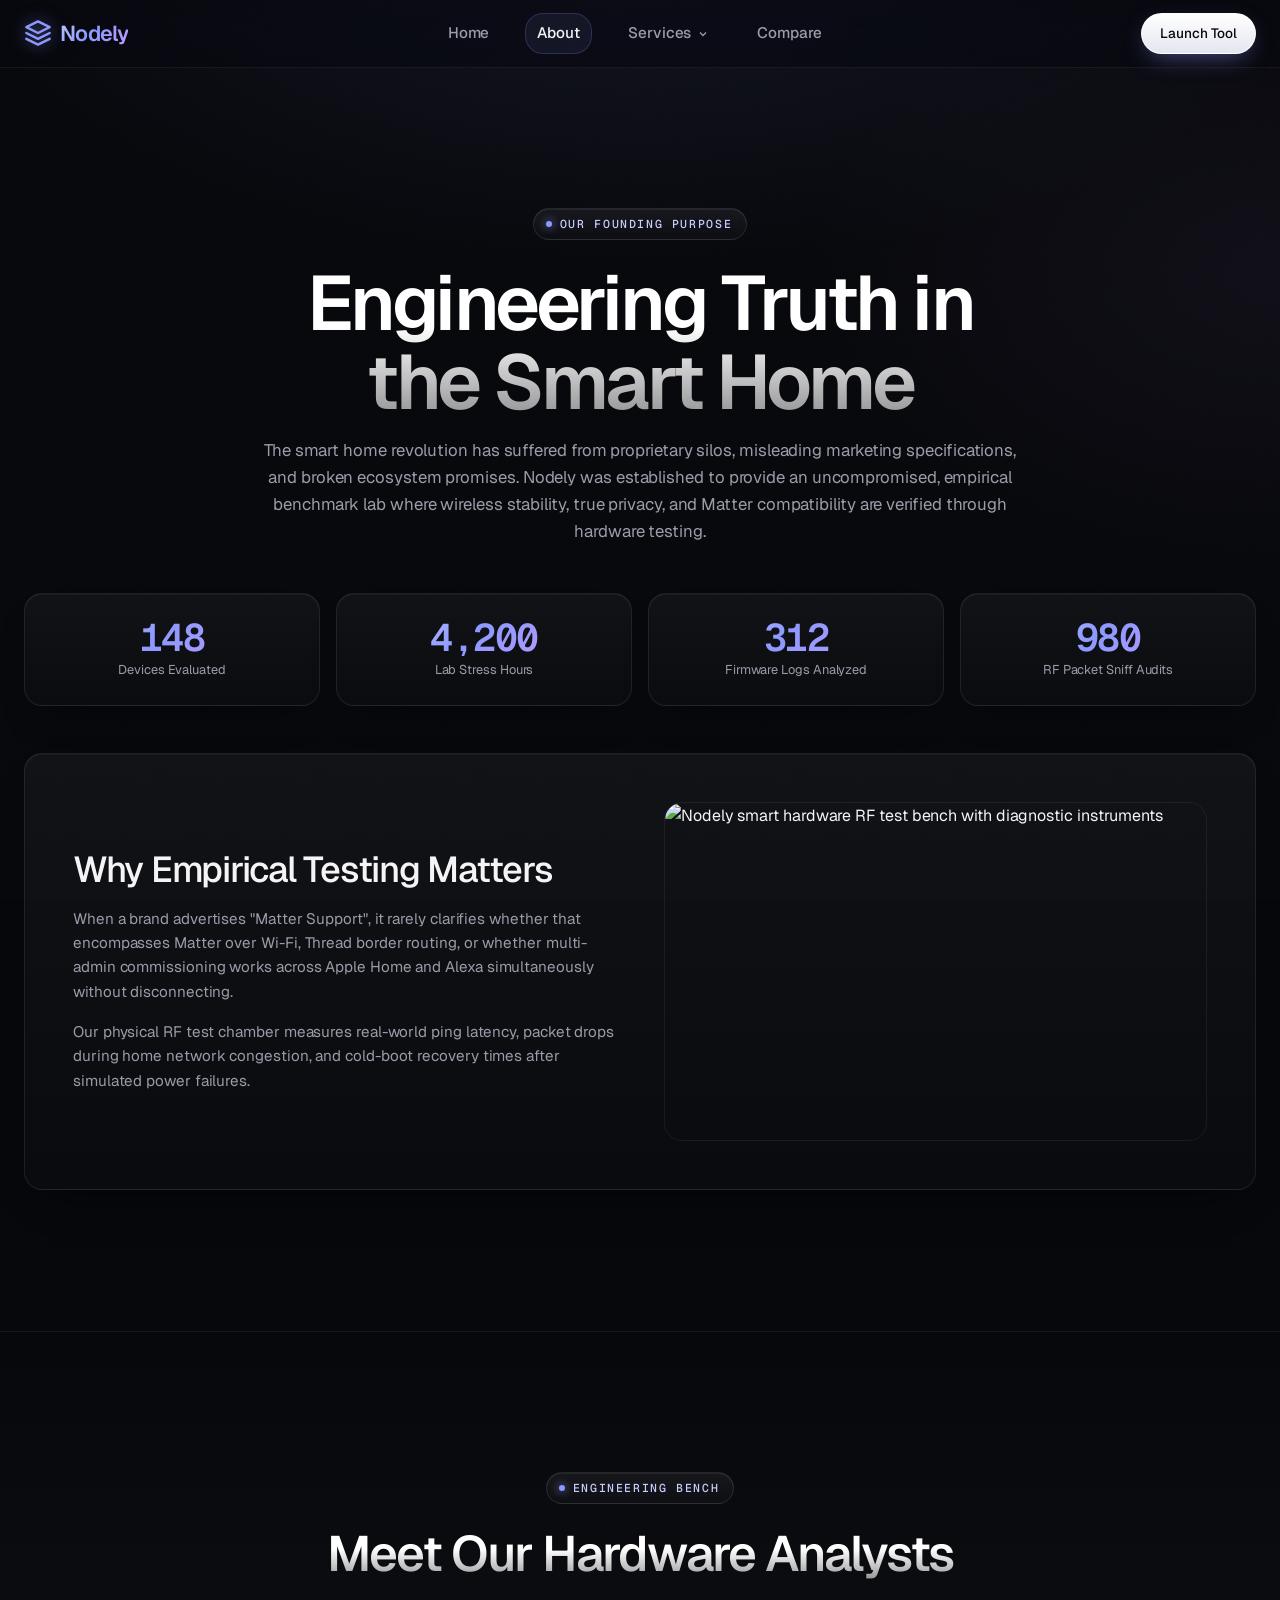
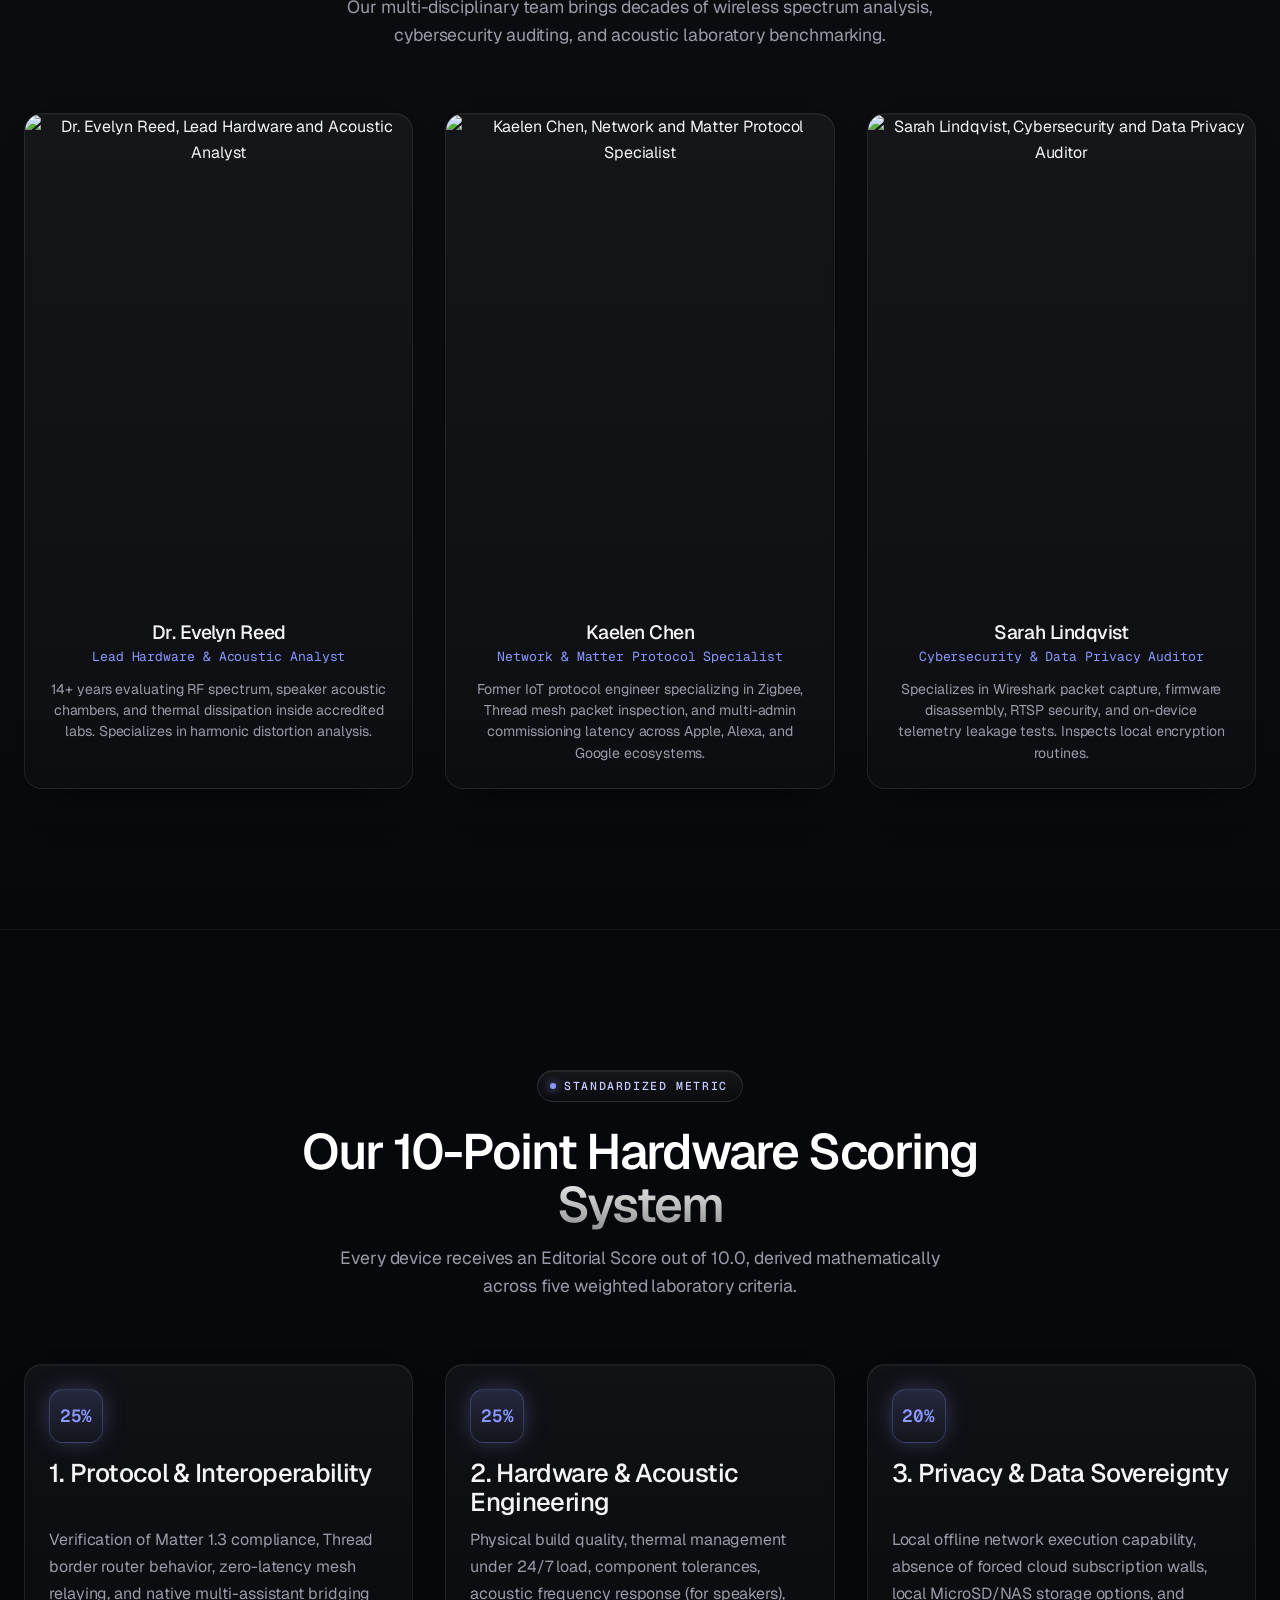
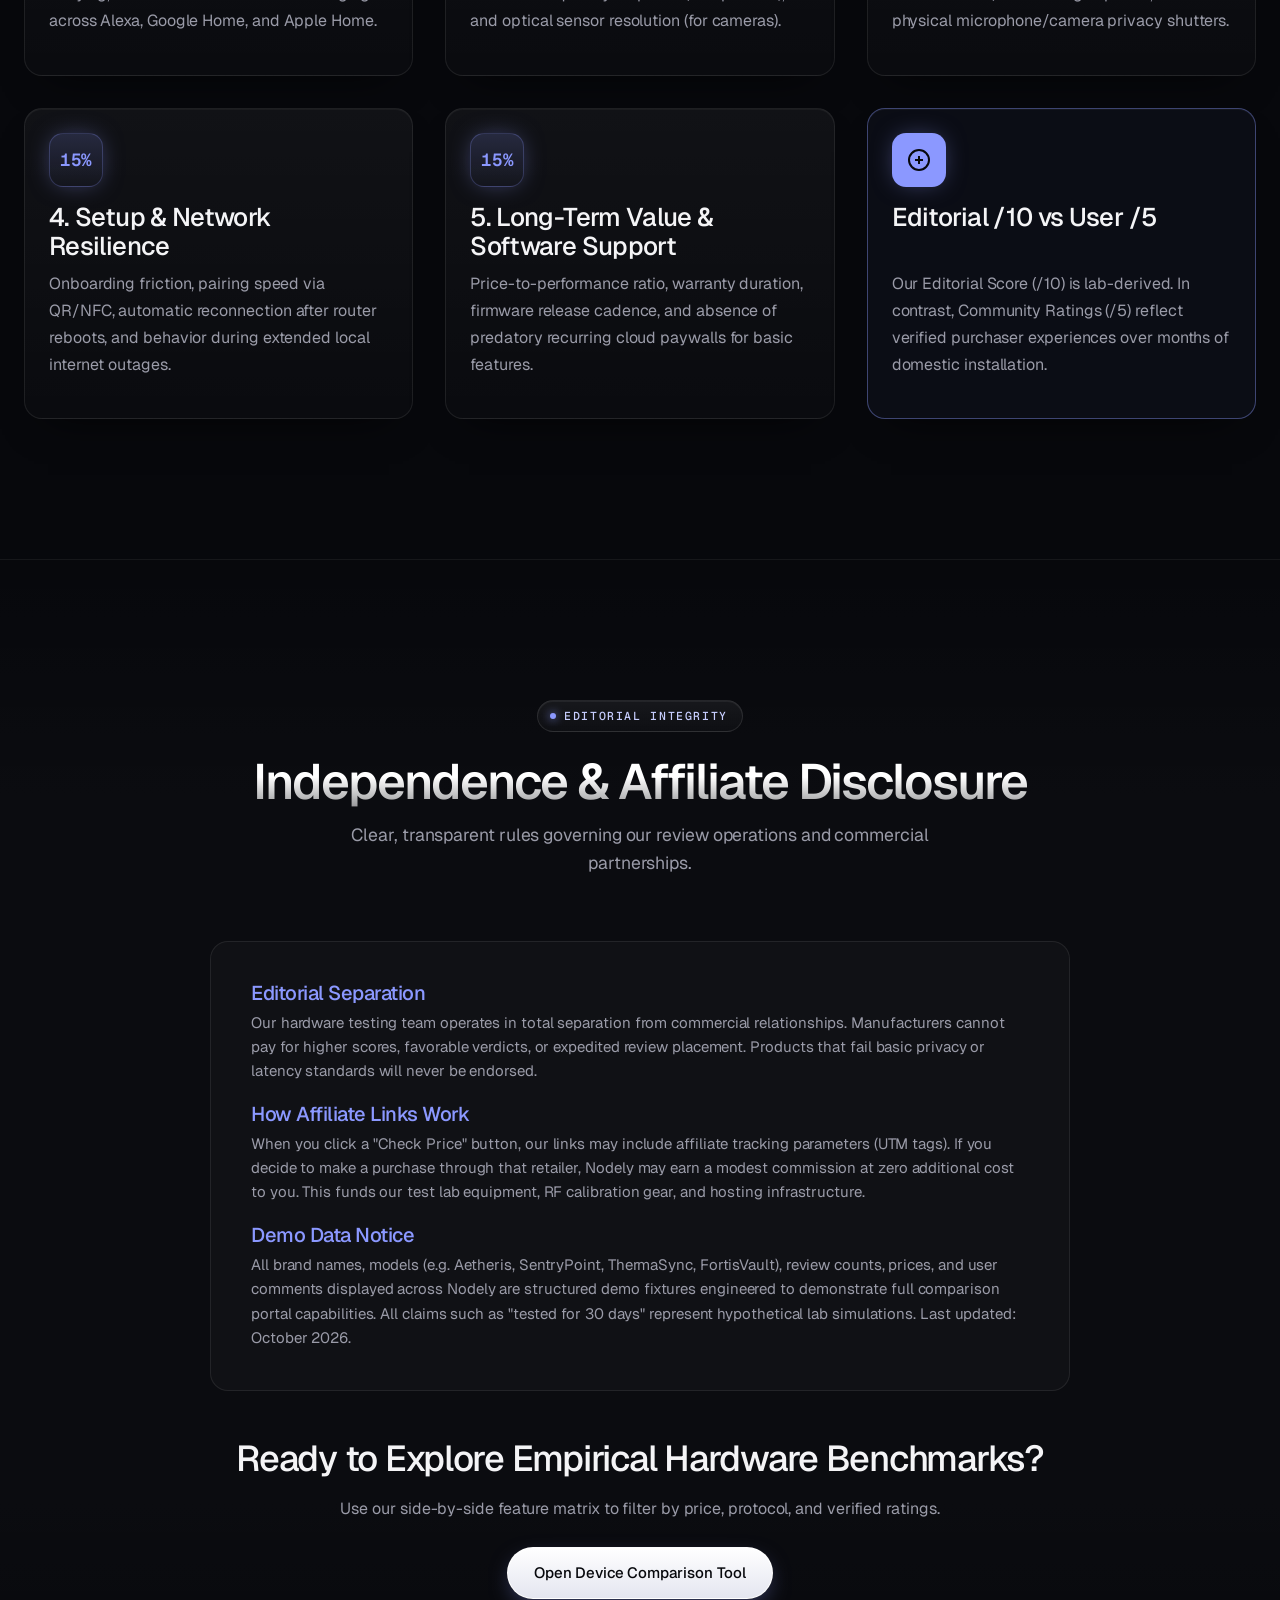
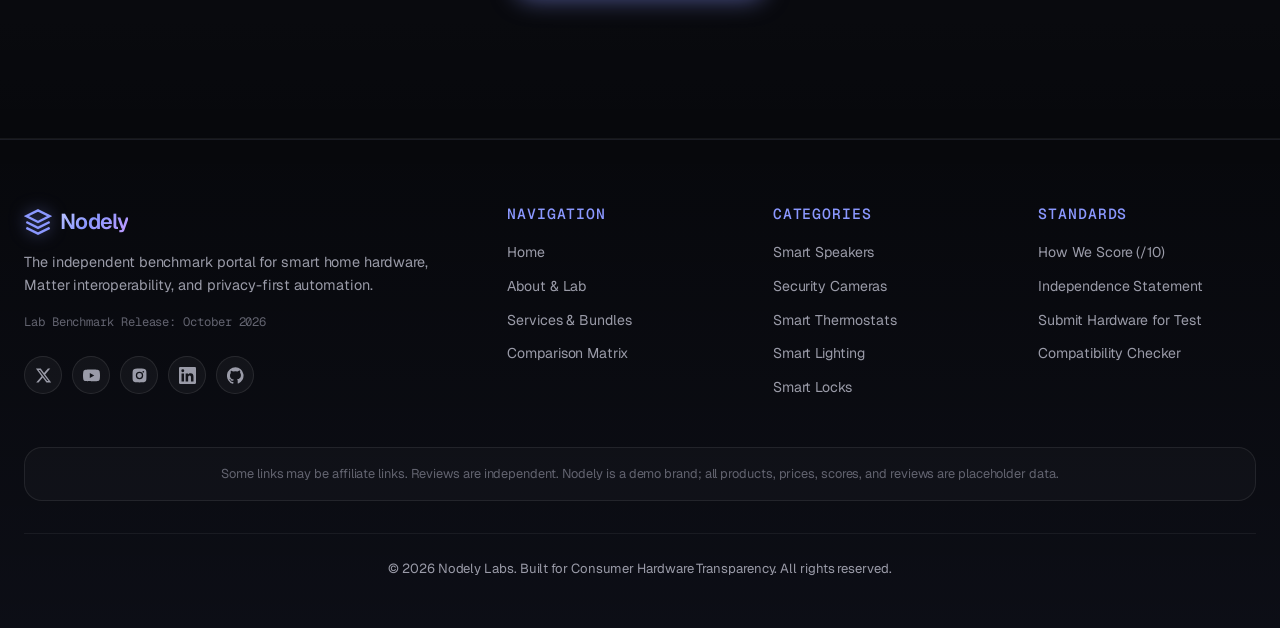
==== commit c3a7c421: "1 DOC" ====
--- a/about.html
+++ b/about.html
@@ -141,9 +141,9 @@
           </div>
         </div>
 
-        <div style="background: var(--color-secondary); border: 1px solid var(--border-card); border-radius: var(--radius); padding: 40px; display: grid; grid-template-columns: 1fr 1fr; gap: 40px; align-items: center;" class="reveal-on-scroll">
+        <div class="split-feature reveal-on-scroll">
           <div>
-            <h3 style="font-size: 1.5rem; margin-bottom: 12px;">Why Empirical Testing Matters</h3>
+            <h3 class="split-title">Why Empirical Testing Matters</h3>
             <p style="font-size: 0.95rem; line-height: 1.6; color: var(--text-muted);">
               When a brand advertises "Matter Support", it rarely clarifies whether that encompasses Matter over Wi-Fi, Thread border routing, or whether multi-admin commissioning works across Apple Home and Alexa simultaneously without disconnecting.
             </p>
@@ -298,7 +298,7 @@
 
         <!-- CTA Row -->
         <div style="text-align: center; margin-top: 48px;" class="reveal-on-scroll">
-          <h3 style="font-size: 1.5rem; margin-bottom: 12px;">Ready to Explore Empirical Hardware Benchmarks?</h3>
+          <h3 class="split-title">Ready to Explore Empirical Hardware Benchmarks?</h3>
           <p style="margin-bottom: 24px;">Use our side-by-side feature matrix to filter by price, protocol, and verified ratings.</p>
           <a href="compare.html" class="btn btn-primary">Open Device Comparison Tool</a>
         </div>
--- a/assets/css/style.css
+++ b/assets/css/style.css
@@ -3331,3 +3331,85 @@
   background-clip: text;
   -webkit-text-fill-color: transparent;
 }
+
+/* Native dropdown option lists: dark, readable */
+select, .select-input, .form-control { color-scheme: dark; }
+select option, select optgroup {
+  background-color: #12131A;
+  color: var(--text-main);
+}
+select option:checked { background-color: #2A2F55; color: #fff; }
+select option[value=""] { color: var(--text-muted); }
+
+/* Split feature panels (About "Why Empirical Testing", Services "Comparison Tool") */
+.split-feature {
+  display: grid;
+  grid-template-columns: 1fr 1fr;
+  gap: var(--space-2xl);
+  align-items: center;
+  padding: clamp(24px, 4vw, 48px);
+  border-radius: var(--radius);
+  background: linear-gradient(180deg, rgba(255, 255, 255, 0.045), rgba(255, 255, 255, 0.015));
+  border: 1px solid rgba(255, 255, 255, 0.08);
+  box-shadow: var(--shadow);
+}
+.split-feature > * { min-width: 0; }
+.split-feature img { width: 100%; height: auto; }
+.split-title {
+  font-size: clamp(1.6rem, 3vw, 2.25rem);
+  line-height: 1.12;
+  letter-spacing: -0.035em;
+  margin-bottom: var(--space-md);
+}
+.feature-check-list {
+  list-style: none;
+  display: flex;
+  flex-direction: column;
+  gap: var(--space-md);
+  margin-bottom: var(--space-xl);
+}
+.feature-check-list li { display: flex; align-items: flex-start; gap: 14px; }
+.feature-check-list .check {
+  flex-shrink: 0;
+  width: 26px; height: 26px; margin-top: 1px;
+  display: inline-flex; align-items: center; justify-content: center;
+  border-radius: 50%;
+  font-size: 0.8rem; font-weight: 700;
+  color: var(--color-accent);
+  background: rgba(139, 152, 255, 0.12);
+  border: 1px solid rgba(139, 152, 255, 0.3);
+}
+.feature-check-list strong { display: block; color: var(--text-main); font-weight: 560; margin-bottom: 2px; }
+.feature-check-list li span:not(.check) { display: block; color: var(--text-muted); font-size: 0.94rem; line-height: 1.6; }
+@media (max-width: 900px) {
+  .split-feature { grid-template-columns: 1fr; gap: var(--space-xl); }
+  .split-feature > div:has(> img) { order: -1; }
+}
+@media (max-width: 600px) {
+  .split-feature .btn { width: 100%; white-space: normal; }
+}
+
+/* Back to top */
+.back-to-top {
+  position: fixed;
+  right: clamp(16px, 3vw, 32px);
+  bottom: clamp(16px, 3vw, 32px);
+  z-index: 900;
+  width: 48px; height: 48px;
+  display: inline-flex; align-items: center; justify-content: center;
+  border-radius: 50%;
+  border: 1px solid rgba(255, 255, 255, 0.14);
+  background: rgba(14, 15, 22, 0.75);
+  backdrop-filter: blur(14px);
+  -webkit-backdrop-filter: blur(14px);
+  color: var(--text-main);
+  cursor: pointer;
+  box-shadow: 0 12px 30px -10px rgba(0, 0, 0, 0.8);
+  opacity: 0;
+  visibility: hidden;
+  transform: translateY(12px);
+  transition: opacity 0.35s ease, transform 0.35s cubic-bezier(0.16, 1, 0.3, 1), visibility 0.35s, background 0.3s ease;
+}
+.back-to-top.is-visible { opacity: 1; visibility: visible; transform: none; }
+.back-to-top:hover { background: var(--gradient-accent); color: #07080C; border-color: transparent; box-shadow: 0 12px 30px -8px rgba(139, 152, 255, 0.7); }
+.back-to-top:focus-visible { outline: 2px solid var(--color-accent); outline-offset: 3px; }
